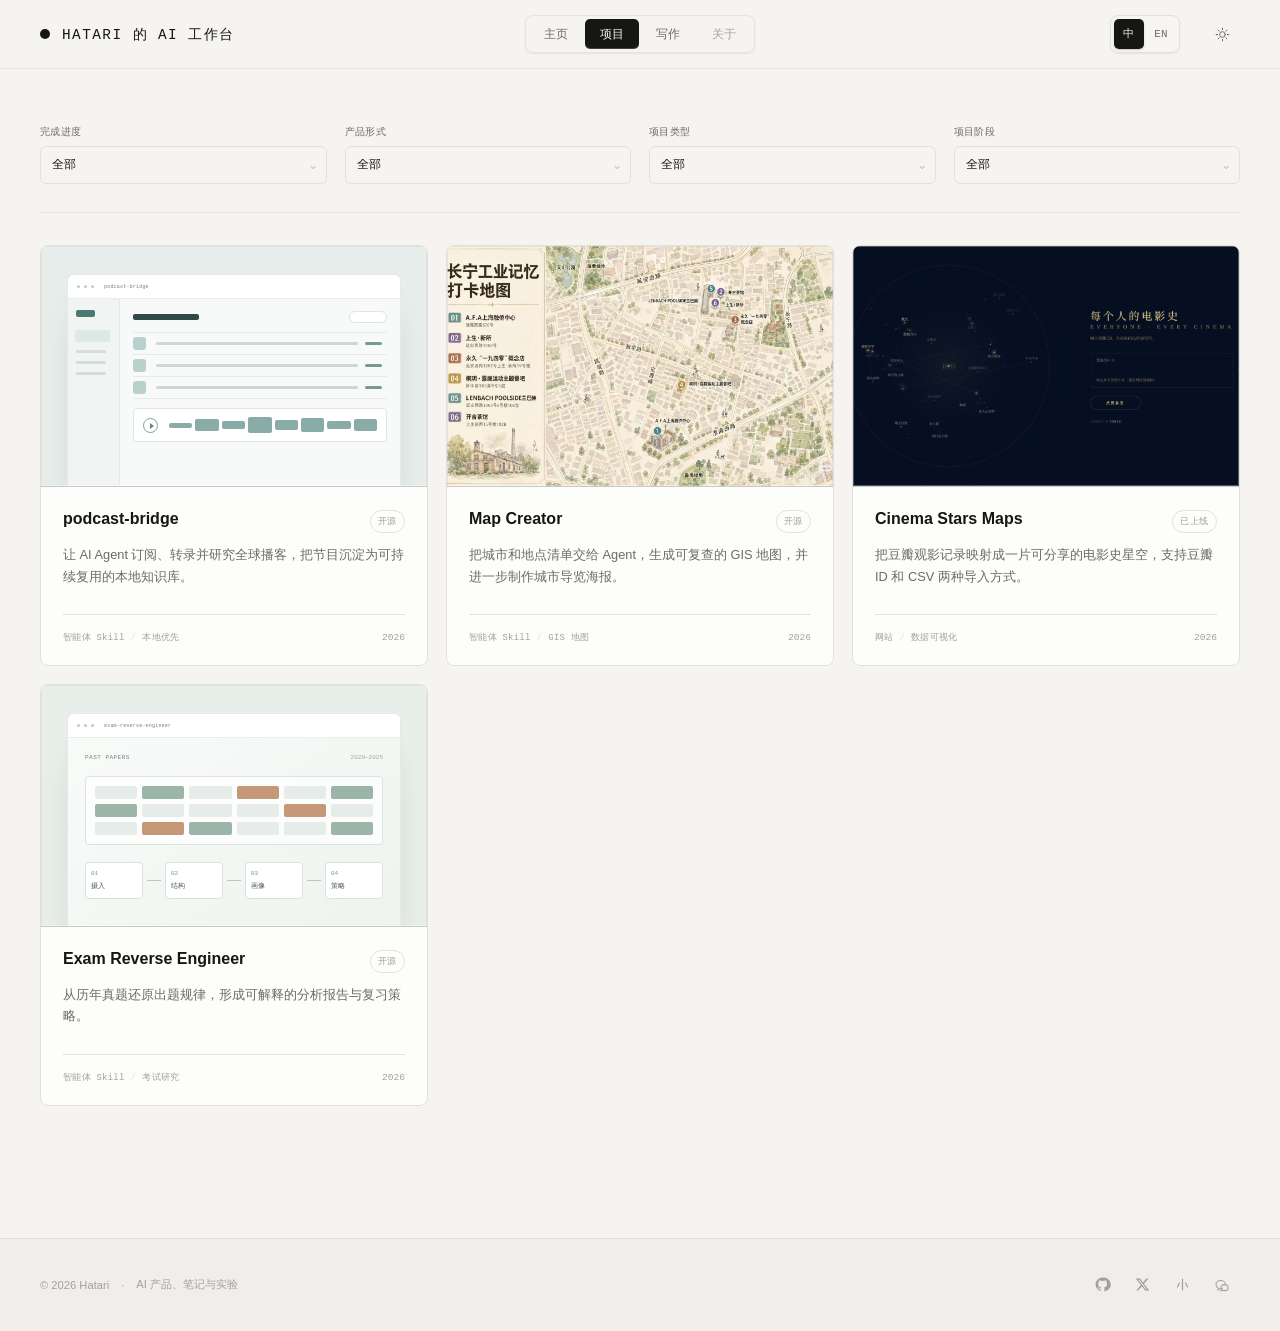
==== projects/index.html @ 33b493df "Add exam reverse engineer project" ====
<!doctype html>
<html lang="zh-CN">
<head>
<meta charset="utf-8">
<meta name="viewport" content="width=device-width, initial-scale=1">
<meta name="description" content="Hatari 正在构建的 AI 产品与实验。">
<title data-i18n-zh="项目 — Hatari 的 AI 工作台" data-i18n-en="Projects — Hatari's AI Workspace">项目 — Hatari 的 AI 工作台</title>
<link rel="stylesheet" href="../subpages.css">
<link rel="stylesheet" href="../shared/site.css">
<script src="../shared/site.js"></script>
</head>
<body>

<header class="hdr">
  <div class="hdr-in shell">
    <a class="mark" href="../index.html" aria-label="返回首页"><i></i><span data-i18n-zh="Hatari 的 AI 工作台" data-i18n-en="Hatari&rsquo;s AI Workspace">Hatari 的 AI 工作台</span></a>
    <div class="hdr-right">
      <nav class="hdr-nav" aria-label="主导航">
        <a href="../index.html" data-i18n-zh="主页" data-i18n-en="Home">主页</a>
        <a href="index.html" aria-current="page" data-i18n-zh="项目" data-i18n-en="Projects">项目</a>
        <a href="../writing/index.html" data-i18n-zh="写作" data-i18n-en="Writing">写作</a>
        <span aria-disabled="true" data-i18n-zh="关于" data-i18n-en="About">关于</span>
      </nav>
      <div class="lang-switch" role="group" aria-label="语言切换">
        <button type="button" data-lang-option="zh" aria-pressed="true">中</button>
        <button type="button" data-lang-option="en" aria-pressed="false">EN</button>
      </div>
      <button class="icon-btn" id="theme" aria-label="切换深色模式">
        <svg viewBox="0 0 24 24" width="17" height="17" fill="none" stroke="currentColor" stroke-width="1.4" stroke-linecap="round" stroke-linejoin="round"><circle cx="12" cy="12" r="4"/><path d="M12 3v2M12 19v2M3 12h2M19 12h2M5.8 5.8l1.4 1.4M16.8 16.8l1.4 1.4M18.2 5.8l-1.4 1.4M7.2 16.8l-1.4 1.4"/></svg>
      </button>
    </div>
  </div>
</header>

<main>
  <div class="page-shell">
    <section class="projects-head" aria-label="项目筛选" data-i18n-aria-zh="项目筛选" data-i18n-aria-en="Project filters">
      <h1 class="project-page-title" data-i18n-zh="项目作品" data-i18n-en="Projects">项目作品</h1>
      <div class="project-filter-panel" role="group" aria-label="筛选条件" data-i18n-aria-zh="筛选条件" data-i18n-aria-en="Filter options">
        <div class="project-filter-field">
          <label class="project-filter-label" for="project-filter-progress" data-i18n-zh="完成进度" data-i18n-en="Progress">完成进度</label>
          <div class="project-filter-select-wrap">
            <select class="project-filter-select" id="project-filter-progress" data-project-filter-select data-filter-group="progress" data-i18n-aria-zh="完成进度" data-i18n-aria-en="Progress">
              <option value="all" data-i18n-zh="全部" data-i18n-en="All">全部</option>
              <option value="complete" data-i18n-zh="已完成" data-i18n-en="Complete">已完成</option>
              <option value="incomplete" data-i18n-zh="未完成" data-i18n-en="In progress">未完成</option>
            </select>
            <span class="project-filter-select-arrow" aria-hidden="true">⌄</span>
          </div>
        </div>

        <div class="project-filter-field">
          <label class="project-filter-label" for="project-filter-form" data-i18n-zh="产品形式" data-i18n-en="Format">产品形式</label>
          <div class="project-filter-select-wrap">
            <select class="project-filter-select" id="project-filter-form" data-project-filter-select data-filter-group="form" data-i18n-aria-zh="产品形式" data-i18n-aria-en="Format">
              <option value="all" data-i18n-zh="全部" data-i18n-en="All">全部</option>
              <option value="miniapp" data-i18n-zh="小程序" data-i18n-en="Mini app">小程序</option>
              <option value="web" data-i18n-zh="网站" data-i18n-en="Website">网站</option>
              <option value="skill" data-i18n-zh="Skill" data-i18n-en="Skill">Skill</option>
            </select>
            <span class="project-filter-select-arrow" aria-hidden="true">⌄</span>
          </div>
        </div>

        <div class="project-filter-field">
          <label class="project-filter-label" for="project-filter-type" data-i18n-zh="项目类型" data-i18n-en="Type">项目类型</label>
          <div class="project-filter-select-wrap">
            <select class="project-filter-select" id="project-filter-type" data-project-filter-select data-filter-group="type" data-i18n-aria-zh="项目类型" data-i18n-aria-en="Type">
              <option value="all" data-i18n-zh="全部" data-i18n-en="All">全部</option>
              <option value="productivity" data-i18n-zh="工具提效" data-i18n-en="Productivity">工具提效</option>
              <option value="research" data-i18n-zh="研究探索" data-i18n-en="Research">研究探索</option>
              <option value="playful" data-i18n-zh="娱乐趣味" data-i18n-en="Playful">娱乐趣味</option>
            </select>
            <span class="project-filter-select-arrow" aria-hidden="true">⌄</span>
          </div>
        </div>

        <div class="project-filter-field">
          <label class="project-filter-label" for="project-filter-stage" data-i18n-zh="项目阶段" data-i18n-en="Stage">项目阶段</label>
          <div class="project-filter-select-wrap">
            <select class="project-filter-select" id="project-filter-stage" data-project-filter-select data-filter-group="stage" data-i18n-aria-zh="项目阶段" data-i18n-aria-en="Stage">
              <option value="all" data-i18n-zh="全部" data-i18n-en="All">全部</option>
              <option value="research" data-i18n-zh="研究中" data-i18n-en="Research">研究中</option>
              <option value="building" data-i18n-zh="构建中" data-i18n-en="Building">构建中</option>
              <option value="beta" data-i18n-zh="内测中" data-i18n-en="Beta">内测中</option>
              <option value="published" data-i18n-zh="已发布" data-i18n-en="Published">已发布</option>
            </select>
            <span class="project-filter-select-arrow" aria-hidden="true">⌄</span>
          </div>
        </div>
      </div>
    </section>

    <section class="projects-grid" aria-label="项目列表" data-i18n-aria-zh="项目列表" data-i18n-aria-en="Project list">
      <!-- Projects in different stages, including shipped open-source work. -->
      <a class="project-card" id="podcast-bridge" href="podcast-bridge/index.html" aria-label="查看 podcast-bridge 项目详情" data-progress="complete" data-form="skill" data-type="research" data-stage="published">
        <div class="project-shot shot-podcast" role="img" aria-label="podcast-bridge 本地播客知识库概念预览">
          <div class="shot-window">
            <div class="mock-topbar"><i></i><i></i><i></i><b>podcast-bridge</b></div>
            <div class="podcast-mock">
              <aside class="podcast-mock-nav">
                <span class="podcast-mock-mark"></span><i class="is-active"></i><i></i><i></i><i></i>
              </aside>
              <div class="podcast-mock-main">
                <div class="podcast-mock-head"><b></b><i></i></div>
                <div class="podcast-mock-list">
                  <span><i></i><b></b><em></em></span>
                  <span><i></i><b></b><em></em></span>
                  <span><i></i><b></b><em></em></span>
                </div>
                <div class="podcast-mock-player"><b></b><span><i></i><i></i><i></i><i></i><i></i><i></i><i></i><i></i></span></div>
              </div>
            </div>
          </div>
        </div>
        <div class="project-body">
          <div class="project-top"><h2>podcast-bridge</h2><span class="project-status" data-i18n-zh="开源" data-i18n-en="Open source">开源</span></div>
          <p data-i18n-zh="让 AI Agent 订阅、转录并研究全球播客，把节目沉淀为可持续复用的本地知识库。" data-i18n-en="Let an AI agent subscribe to, transcribe, and research global podcasts, then preserve the episodes as reusable local knowledge.">让 AI Agent 订阅、转录并研究全球播客，把节目沉淀为可持续复用的本地知识库。</p>
          <div class="project-meta"><ul class="project-tags"><li data-i18n-zh="智能体 Skill" data-i18n-en="Agent Skill">智能体 Skill</li><li data-i18n-zh="本地优先" data-i18n-en="Local-first">本地优先</li></ul><span class="project-year">2026</span></div>
        </div>
      </a>

      <a class="project-card" id="map-creator" href="map-creator/index.html" aria-label="查看 Map Creator 项目详情" data-progress="complete" data-form="skill" data-type="research" data-stage="published">
        <div class="project-shot shot-map" role="img" aria-label="Map Creator 城市打卡地图真实生成效果">
          <img class="project-real-image" src="map-creator/changning-industrial-memory-map.jpg" alt="Map Creator 生成的长宁工业记忆打卡地图" loading="lazy">
        </div>
        <div class="project-body">
          <div class="project-top"><h2>Map Creator</h2><span class="project-status" data-i18n-zh="开源" data-i18n-en="Open source">开源</span></div>
          <p data-i18n-zh="把城市和地点清单交给 Agent，生成可复查的 GIS 地图，并进一步制作城市导览海报。" data-i18n-en="Turn cities and place lists into reviewable GIS maps, then optionally shape them into city guide posters.">把城市和地点清单交给 Agent，生成可复查的 GIS 地图，并进一步制作城市导览海报。</p>
          <div class="project-meta"><ul class="project-tags"><li data-i18n-zh="智能体 Skill" data-i18n-en="Agent Skill">智能体 Skill</li><li data-i18n-zh="GIS 地图" data-i18n-en="GIS Maps">GIS 地图</li></ul><span class="project-year">2026</span></div>
        </div>
      </a>

      <a class="project-card" id="cinema-stars-maps" href="cinema-stars-maps/index.html" aria-label="查看 Cinema Stars Maps 项目详情" data-progress="complete" data-form="web" data-type="playful" data-stage="published">
        <div class="project-shot shot-cinema" role="img" aria-label="Cinema Stars Maps 电影史星空网站真实界面">
          <img class="project-real-image" src="cinema-stars-maps/cinema-stars-maps-site.png" alt="Cinema Stars Maps 每个人的电影史网站界面" loading="lazy">
        </div>
        <div class="project-body">
          <div class="project-top"><h2>Cinema Stars Maps</h2><span class="project-status" data-i18n-zh="已上线" data-i18n-en="Live">已上线</span></div>
          <p data-i18n-zh="把豆瓣观影记录映射成一片可分享的电影史星空，支持豆瓣 ID 和 CSV 两种导入方式。" data-i18n-en="Turn a film diary into a shareable cinema star map, with Douban ID and CSV import as two entry points.">把豆瓣观影记录映射成一片可分享的电影史星空，支持豆瓣 ID 和 CSV 两种导入方式。</p>
          <div class="project-meta"><ul class="project-tags"><li data-i18n-zh="网站" data-i18n-en="Website">网站</li><li data-i18n-zh="数据可视化" data-i18n-en="Data visualization">数据可视化</li></ul><span class="project-year">2026</span></div>
        </div>
      </a>

      <a class="project-card" id="exam-reverse-engineer" href="exam-reverse-engineer/index.html" aria-label="查看 Exam Reverse Engineer 项目详情" data-progress="complete" data-form="skill" data-type="research" data-stage="published">
        <div class="project-shot shot-exam" role="img" aria-label="Exam Reverse Engineer 历年真题分析流程">
          <div class="shot-window">
            <div class="mock-topbar"><i></i><i></i><i></i><b>exam-reverse-engineer</b></div>
            <div class="exam-mock">
              <div class="exam-mock-head"><span>PAST PAPERS</span><b>2020—2025</b></div>
              <div class="exam-mock-matrix" aria-hidden="true">
                <i></i><i class="is-on"></i><i></i><i class="is-hot"></i><i></i><i class="is-on"></i>
                <i class="is-on"></i><i></i><i></i><i></i><i class="is-hot"></i><i></i>
                <i></i><i class="is-hot"></i><i class="is-on"></i><i></i><i></i><i class="is-on"></i>
              </div>
              <div class="exam-mock-flow">
                <span><b>01</b><em>摄入</em></span><i></i><span><b>02</b><em>结构</em></span><i></i><span><b>03</b><em>画像</em></span><i></i><span><b>04</b><em>策略</em></span>
              </div>
            </div>
          </div>
        </div>
        <div class="project-body">
          <div class="project-top"><h2>Exam Reverse Engineer</h2><span class="project-status" data-i18n-zh="开源" data-i18n-en="Open source">开源</span></div>
          <p data-i18n-zh="从历年真题还原出题规律，形成可解释的分析报告与复习策略。" data-i18n-en="Recover exam patterns from past papers and turn them into explainable reports and study strategy.">从历年真题还原出题规律，形成可解释的分析报告与复习策略。</p>
          <div class="project-meta"><ul class="project-tags"><li data-i18n-zh="智能体 Skill" data-i18n-en="Agent Skill">智能体 Skill</li><li data-i18n-zh="考试研究" data-i18n-en="Exam research">考试研究</li></ul><span class="project-year">2026</span></div>
        </div>
      </a>

      <div class="project-empty" id="project-empty" hidden>
        <p data-i18n-zh="没有符合这些条件的项目。" data-i18n-en="No projects match these filters.">没有符合这些条件的项目。</p>
      </div>
    </section>
  </div>
</main>

<script>
(function(){
  "use strict";

  var cards = Array.prototype.slice.call(document.querySelectorAll(".project-card"));
  var selects = Array.prototype.slice.call(document.querySelectorAll("[data-project-filter-select]"));
  var summary = document.getElementById("project-filter-summary");
  var empty = document.getElementById("project-empty");
  var active = {progress:"all",form:"all",type:"all",stage:"all"};

  function currentLanguage(){
    return document.documentElement.getAttribute("data-lang") === "en" ? "en" : "zh";
  }

  function matches(card){
    var groups = ["progress","form","type","stage"];
    for (var i=0;i<groups.length;i++){
      var group = groups[i];
      if (active[group] === "all") continue;
      var values = (card.getAttribute("data-"+group) || "").split(/\s+/);
      if (values.indexOf(active[group]) === -1) return false;
    }
    return true;
  }

  function render(){
    var visible = 0;
    for (var s=0;s<selects.length;s++){
      var field = selects[s].closest(".project-filter-field");
      if (field) field.classList.toggle("is-active",selects[s].value !== "all");
    }
    for (var i=0;i<cards.length;i++){
      var show = matches(cards[i]);
      cards[i].hidden = !show;
      cards[i].setAttribute("aria-hidden",String(!show));
      if (show) visible++;
    }
    if (summary) summary.textContent = currentLanguage() === "en" ? visible+" "+(visible === 1 ? "project" : "projects") : visible+" 个项目";
    if (empty) empty.hidden = visible !== 0;
  }

  for (var i=0;i<selects.length;i++){
    selects[i].addEventListener("change",function(){
      var group = this.getAttribute("data-filter-group");
      active[group] = this.value || "all";
      render();
    });
  }

  document.addEventListener("hatari:languagechange",render);
  render();
})();
</script>

<footer class="ftr">
  <div class="ftr-in shell">
    <p><span>&copy; 2026 Hatari</span><span aria-hidden="true">&middot;</span><span data-i18n-zh="AI 产品、笔记与实验" data-i18n-en="AI products, notes and experiments">AI 产品、笔记与实验</span></p>
    <ul class="socials">
      <li><a href="https://github.com/Hatari130" target="_blank" rel="noreferrer" aria-label="GitHub"><svg viewBox="0 0 24 24" width="17" height="17" fill="currentColor"><path d="M12 2.2a9.8 9.8 0 0 0-3.1 19.1c.5.1.7-.2.7-.5v-1.8c-2.7.6-3.3-1.3-3.3-1.3-.4-1.1-1.1-1.4-1.1-1.4-.9-.6.1-.6.1-.6 1 .1 1.5 1 1.5 1 .9 1.5 2.3 1.1 2.9.8.1-.6.4-1.1.7-1.4-2.2-.2-4.5-1.1-4.5-4.9 0-1.1.4-2 1-2.7-.1-.2-.4-1.2.1-2.6 0 0 .8-.3 2.7 1a9.3 9.3 0 0 1 4.9 0c1.9-1.3 2.7-1 2.7-1 .5 1.4.2 2.4.1 2.6.6.7 1 1.6 1 2.7 0 3.8-2.3 4.7-4.5 4.9.5.4.8 1.1.8 2.2v2.7c0 .3.2.6.8.5A9.8 9.8 0 0 0 12 2.2Z"/></svg></a></li>
      <li><button type="button" aria-label="X，链接待补充" title="X · Link coming soon"><svg viewBox="0 0 24 24" width="15" height="15" fill="currentColor"><path d="M18.2 2.5h3.3l-7.2 8.2 8.5 10.8h-6.7L11 14.8l-5.9 6.7H1.8l7.7-8.8L1.3 2.5h6.8l4.7 6.1Zm-1.1 17.1h1.8L7.1 4.3H5.2Z"/></svg></button></li>
      <li><button type="button" aria-label="小红书，链接待补充" title="小红书 · Link coming soon"><svg viewBox="0 0 24 24" width="17" height="17" fill="none" stroke="currentColor" stroke-width="1.7" stroke-linecap="round"><path d="M12 4.5v15M7.5 10 5 15.5M16.5 10l2.5 5.5"/></svg></button></li>
      <li><button type="button" aria-label="微信公众号，链接待补充" title="公众号 · Link coming soon"><svg viewBox="0 0 24 24" width="18" height="18" fill="none" stroke="currentColor" stroke-width="1.35"><path d="M13.3 15.9c-1.1.7-2.5 1.1-4 1.1l-2.7 1.6.6-2.4C5.2 15.1 4 13.4 4 11.5 4 8.5 6.8 6 10.3 6c3.4 0 6.2 2.3 6.3 5.2"/><path d="M20 15.5c0 2.2-2.1 4-4.7 4-.9 0-1.8-.2-2.5-.6l-2 .9.5-1.8c-.5-.7-.8-1.6-.8-2.5 0-2.2 2.1-4 4.7-4s4.8 1.8 4.8 4Z"/></svg></button></li>
    </ul>
  </div>
</footer>

<script>
(function(){
  var btn = document.getElementById("theme");
  var dark = false;
  var sun = '<svg viewBox="0 0 24 24" width="17" height="17" fill="none" stroke="currentColor" stroke-width="1.4" stroke-linecap="round" stroke-linejoin="round"><circle cx="12" cy="12" r="4"/><path d="M12 3v2M12 19v2M3 12h2M19 12h2M5.8 5.8l1.4 1.4M16.8 16.8l1.4 1.4M18.2 5.8l-1.4 1.4M7.2 16.8l-1.4 1.4"/></svg>';
  var moon = '<svg viewBox="0 0 24 24" width="17" height="17" fill="none" stroke="currentColor" stroke-width="1.4" stroke-linecap="round" stroke-linejoin="round"><path d="M20 14.4A8.4 8.4 0 0 1 9.6 4a8.4 8.4 0 1 0 10.4 10.4Z"/></svg>';
  btn.addEventListener("click",function(){
    dark = !dark;
    document.documentElement.classList.toggle("dark",dark);
    btn.innerHTML = dark ? moon : sun;
    btn.setAttribute("aria-label",dark ? "切换到浅色模式" : "切换到深色模式");
  });
})();
</script>
</body>
</html>
---- subpages.css ----
:root{
  --paper:#f5f4f1;
  --paper-2:#efeeea;
  --surface:#fdfdfc;
  --ink:#161614;
  --ink-2:#6d6b66;
  --ink-3:#a3a09a;
  --line:#e2e0da;
  --ff-display:"Arial Nova","Aptos Display","Helvetica Neue",Arial,sans-serif;
  --ff-sans:Aptos,"Segoe UI","PingFang SC","Hiragino Sans GB","Microsoft YaHei",sans-serif;
  --ff-mono:ui-monospace,"SF Mono",SFMono-Regular,Menlo,Consolas,monospace;
}
html.dark{
  --paper:#131312;
  --paper-2:#191917;
  --surface:#1f1f1c;
  --ink:#ecebe6;
  --ink-2:#9b9891;
  --ink-3:#706d67;
  --line:#2b2a26;
}

*,*::before,*::after{box-sizing:border-box}
html,body{margin:0}
html{background:var(--paper);scroll-behavior:smooth}
body{
  min-height:100vh;display:flex;flex-direction:column;
  background:var(--paper);color:var(--ink);
  font-family:var(--ff-sans);font-size:16px;
  -webkit-font-smoothing:antialiased;text-rendering:optimizeLegibility;
}
a{color:inherit;text-decoration:none}
button{font:inherit;color:inherit;background:none;border:0;padding:0;cursor:pointer}
ul{list-style:none;margin:0;padding:0}
::selection{background:color-mix(in oklab,var(--ink) 16%,transparent)}
:focus-visible{outline:2px solid color-mix(in oklab,var(--ink) 55%,transparent);outline-offset:3px}
.shell{width:min(100%,1440px);margin:0 auto}

.hdr{
  position:sticky;top:0;z-index:50;
  border-bottom:1px solid color-mix(in oklab,var(--line) 70%,transparent);
  background:color-mix(in oklab,var(--paper) 84%,transparent);
  backdrop-filter:blur(20px);-webkit-backdrop-filter:blur(20px);
}
.hdr-in{height:68px;display:flex;align-items:center;justify-content:space-between;padding:0 40px;position:relative}
.mark{display:flex;align-items:center;gap:12px}
.mark i{width:10px;height:10px;border-radius:99px;background:var(--ink)}
.mark span{font-family:var(--ff-mono);font-size:.9rem;text-transform:uppercase;letter-spacing:.1em}
.hdr-right{display:flex;align-items:center;gap:24px;margin-left:auto}
.hdr-nav{
  position:absolute;left:50%;transform:translateX(-50%);
  display:inline-flex;align-items:center;gap:2px;padding:3px;
  border:1px solid color-mix(in oklab,var(--line) 82%,transparent);border-radius:8px;
  background:color-mix(in oklab,var(--paper) 72%,transparent);
  box-shadow:0 1px 2px color-mix(in oklab,var(--ink) 7%,transparent);
  transition:background-color .25s,border-color .25s,box-shadow .25s;
}
.hdr-nav a,.hdr-nav span{
  position:relative;display:inline-flex;align-items:center;justify-content:center;
  min-width:54px;height:30px;padding:0 12px;border-radius:5px;
  font-size:.78rem;letter-spacing:0;color:var(--ink-2);
  user-select:none;
  -webkit-tap-highlight-color:transparent;
  transition:background-color .2s,color .2s,scale .16s;
}
.hdr-nav a:hover{
  background:color-mix(in oklab,var(--ink) 5%,transparent);color:var(--ink)
}
.hdr-nav a:focus-visible{outline:2px solid color-mix(in oklab,var(--ink) 45%,transparent);outline-offset:2px}
.hdr-nav a:active{scale:.96}
.hdr-nav a[aria-current="page"]{
  background:var(--ink);color:var(--paper);
  box-shadow:inset 0 -1px 0 color-mix(in oklab,var(--paper) 20%,transparent)
}
.hdr-nav span{opacity:.58;cursor:default}
.icon-btn{
  width:36px;height:36px;border-radius:99px;display:grid;place-items:center;
  color:var(--ink-2);-webkit-tap-highlight-color:transparent;
  transition:background-color .25s,color .25s,scale .16s;
}
.icon-btn:hover{background:color-mix(in oklab,var(--ink) 5%,transparent);color:var(--ink)}
.icon-btn:active{scale:.96}

main{flex:1}
.page-shell{width:min(100%,1320px);margin:0 auto;padding:48px 40px 132px}
.page-intro{padding-bottom:46px;border-bottom:1px solid var(--line)}
.eyebrow{
  margin:0 0 22px;display:flex;align-items:center;gap:9px;
  font-family:var(--ff-mono);font-size:.67rem;text-transform:uppercase;
  letter-spacing:.15em;color:var(--ink-3);
}
.eyebrow::before{
  content:"";width:7px;height:7px;rotate:45deg;
  border:1px solid color-mix(in oklab,var(--ink) 48%,transparent);
}
.intro-grid{display:grid;grid-template-columns:minmax(0,1.4fr) minmax(260px,.6fr);gap:56px;align-items:end}
.intro-grid h1{
  margin:0;max-width:10ch;font-family:var(--ff-display);
  font-size:6.4rem;font-weight:590;line-height:.94;letter-spacing:0;
}
.intro-grid p{
  margin:0 0 6px;max-width:42ch;font-size:.95rem;line-height:1.9;color:var(--ink-2);
}

.projects-head{
  width:100%;padding:8px 0 28px;border-bottom:1px solid color-mix(in oklab,var(--line) 72%,transparent);
}
.project-page-title{
  position:absolute;width:1px;height:1px;padding:0;margin:-1px;overflow:hidden;
  clip:rect(0,0,0,0);white-space:nowrap;border:0;
}
.project-filter-panel{
  display:grid;grid-template-columns:repeat(4,minmax(0,1fr));gap:18px;align-items:end;
  width:100%;padding:0;border:0;border-radius:0;background:transparent;box-shadow:none;
}
.project-filter-field{display:grid;grid-template-columns:1fr;gap:7px;min-width:0}
.project-filter-label{font-family:var(--ff-mono);font-size:.65rem;letter-spacing:.04em;color:var(--ink-2);transition:color .25s}
.project-filter-select-wrap{position:relative;width:100%}
.project-filter-select{
  width:100%;height:38px;padding:0 34px 0 11px;border:1px solid var(--line);border-radius:6px;
  appearance:none;background:color-mix(in oklab,var(--paper) 72%,transparent);
  color:var(--ink);font:inherit;font-size:.72rem;line-height:1;cursor:pointer;
  -webkit-tap-highlight-color:transparent;
  transition:border-color .25s,background-color .25s,box-shadow .25s,scale .16s;
}
.project-filter-select:hover{border-color:color-mix(in oklab,var(--ink) 24%,var(--line));background:var(--paper)}
.project-filter-select:focus-visible{outline:0;border-color:var(--ink);box-shadow:0 0 0 3px color-mix(in oklab,var(--ink) 10%,transparent)}
.project-filter-select:active{scale:.96}
.project-filter-select-arrow{
  position:absolute;top:50%;right:11px;translate:0 -57%;pointer-events:none;
  color:var(--ink-3);font-size:.92rem;line-height:1;
}
.project-filter-field.is-active .project-filter-label{color:var(--ink)}
.project-filter-field.is-active .project-filter-label::after{
  content:"";display:inline-block;width:4px;height:4px;margin:0 0 1px 6px;border-radius:99px;background:var(--ink);
}
.project-filter-field.is-active .project-filter-select{border-color:var(--ink);box-shadow:inset 3px 0 0 var(--ink)}
.project-filter-field.is-active .project-filter-select:focus-visible{
  box-shadow:inset 3px 0 0 var(--ink),0 0 0 3px color-mix(in oklab,var(--ink) 10%,transparent)
}

.projects-grid{display:grid;grid-template-columns:repeat(3,minmax(0,1fr));gap:18px;margin-top:32px}
.project-card{
  display:block;min-width:0;overflow:hidden;border:1px solid var(--line);border-radius:8px;background:var(--surface);
  -webkit-tap-highlight-color:transparent;
  transition:translate .45s cubic-bezier(.16,1,.3,1),border-color .35s,box-shadow .45s;
}
.project-card[hidden]{display:none}
.project-card:hover{
  translate:0 -5px;border-color:color-mix(in oklab,var(--ink) 20%,var(--line));
  box-shadow:0 22px 46px -34px rgba(25,23,20,.38);
}
.project-card:focus-visible{outline:2px solid color-mix(in oklab,var(--ink) 45%,transparent);outline-offset:4px}
.project-empty{
  grid-column:1/-1;padding:54px 20px;border:1px dashed var(--line);border-radius:8px;
  text-align:center;color:var(--ink-3);
}
.project-empty p{margin:0;font-size:.85rem}
.project-shot{
  position:relative;aspect-ratio:16/10;overflow:hidden;border-bottom:1px solid var(--line);
  background:#eceef2;color:#343538;
  outline:1px solid oklch(0 0 0 / .1);outline-offset:-1px;
}
html.dark .project-shot{outline-color:oklch(1 0 0 / .12)}
.project-shot::after{
  content:"";position:absolute;inset:0;pointer-events:none;
  box-shadow:inset 0 0 0 1px rgba(255,255,255,.3);
}
.shot-podcast{background:#e7edeb}
.shot-map{background:#e9e2d3}
.shot-cinema{background:#060f22}
.shot-exam{background:#e8eee9}
.shot-map .project-real-image{display:block;width:100%;height:100%;object-fit:cover;object-position:center}
.shot-cinema .project-real-image{display:block;width:100%;height:100%;object-fit:cover;object-position:center}
.shot-window{
  position:absolute;left:26px;right:26px;top:28px;bottom:-24px;overflow:hidden;
  border:1px solid rgba(34,36,40,.08);border-radius:7px;background:#fafafa;
  box-shadow:0 22px 40px -24px rgba(35,37,42,.32);
}
.mock-topbar{
  height:24px;display:flex;align-items:center;gap:4px;padding:0 9px;
  border-bottom:1px solid #ececec;background:#fff;
}
.mock-topbar i{width:3px;height:3px;border-radius:99px;background:#c8c8c8}
.mock-topbar b{
  margin-left:6px;font-family:var(--ff-mono);font-size:5px;font-weight:500;
  letter-spacing:.04em;color:#797979;
}
.podcast-mock{height:calc(100% - 24px);display:grid;grid-template-columns:52px 1fr;background:#f8faf9}
.podcast-mock-nav{padding:11px 8px;border-right:1px solid #e4e9e7;background:#f0f5f3}
.podcast-mock-mark{display:block;width:19px;height:7px;margin-bottom:13px;border-radius:2px;background:#4d7773}
.podcast-mock-nav i{display:block;width:30px;height:3px;margin:8px 0;border-radius:2px;background:#d3ddda}
.podcast-mock-nav i.is-active{width:35px;height:12px;margin-left:-1px;background:#dce9e6}
.podcast-mock-main{padding:12px 13px}
.podcast-mock-head{display:flex;align-items:center;justify-content:space-between}
.podcast-mock-head b{width:66px;height:6px;border-radius:2px;background:#2f4b49}
.podcast-mock-head i{width:38px;height:12px;border:1px solid #dbe5e2;border-radius:99px;background:#fff}
.podcast-mock-list{margin-top:9px;border-top:1px solid #e4e9e7}
.podcast-mock-list>span{height:22px;display:grid;grid-template-columns:16px 1fr 22px;gap:7px;align-items:center;border-bottom:1px solid #e7ecea}
.podcast-mock-list i{width:13px;height:13px;border-radius:3px;background:#b9d1cd}
.podcast-mock-list b{height:3px;border-radius:2px;background:#cdd7d4}
.podcast-mock-list em{width:17px;height:3px;border-radius:2px;background:#769b96}
.podcast-mock-player{height:34px;display:grid;grid-template-columns:17px 1fr;gap:9px;align-items:center;margin-top:9px;padding:0 9px;border:1px solid #dfe7e5;border-radius:4px;background:#fff}
.podcast-mock-player>b{width:15px;height:15px;border:1px solid #7fa09c;border-radius:99px;position:relative}
.podcast-mock-player>b::after{content:"";position:absolute;left:6px;top:4px;border-left:4px solid #5e8782;border-top:3px solid transparent;border-bottom:3px solid transparent}
.podcast-mock-player>span{height:20px;display:flex;align-items:center;gap:3px}
.podcast-mock-player span i{flex:1;min-width:2px;border-radius:2px;background:#8aaca7}
.podcast-mock-player span i:nth-child(1){height:25%}.podcast-mock-player span i:nth-child(2){height:62%}.podcast-mock-player span i:nth-child(3){height:42%}.podcast-mock-player span i:nth-child(4){height:82%}.podcast-mock-player span i:nth-child(5){height:52%}.podcast-mock-player span i:nth-child(6){height:74%}.podcast-mock-player span i:nth-child(7){height:36%}.podcast-mock-player span i:nth-child(8){height:58%}
.exam-mock{height:calc(100% - 24px);padding:16px 17px;background:linear-gradient(145deg,#f9fbf9,#edf3ef)}
.exam-mock-head{display:flex;align-items:center;justify-content:space-between;font-family:var(--ff-mono);font-size:6px;letter-spacing:.08em;color:#72847d}
.exam-mock-head b{font-weight:500;color:#9ba7a2;letter-spacing:0}
.exam-mock-matrix{display:grid;grid-template-columns:repeat(6,1fr);gap:5px;margin-top:15px;padding:9px;border:1px solid #dbe5de;border-radius:4px;background:rgba(255,255,255,.72)}
.exam-mock-matrix i{display:block;height:13px;border-radius:2px;background:#e6ece7}
.exam-mock-matrix i.is-on{background:#9bb6a9}
.exam-mock-matrix i.is-hot{background:#c59878}
.exam-mock-flow{display:grid;grid-template-columns:1fr 14px 1fr 14px 1fr 14px 1fr;align-items:center;gap:4px;margin-top:17px}
.exam-mock-flow span{display:flex;flex-direction:column;gap:4px;padding:7px 5px;border:1px solid #d9e3dd;border-radius:4px;background:#fff}
.exam-mock-flow b{font-family:var(--ff-mono);font-size:6px;font-weight:500;color:#789486}
.exam-mock-flow em{font-size:7px;font-style:normal;color:#465952}
.exam-mock-flow>i{height:1px;background:#b8c9bf}

.project-body{padding:23px 22px 21px}
.project-top{display:flex;align-items:flex-start;justify-content:space-between;gap:18px}
.project-top h2{margin:0;font-size:1rem;font-weight:600;letter-spacing:0}
.project-status{
  flex:0 0 auto;padding:4px 7px;border:1px solid var(--line);border-radius:99px;
  font-family:var(--ff-mono);font-size:.56rem;text-transform:uppercase;letter-spacing:.08em;color:var(--ink-3);
}
.project-body>p{min-height:52px;margin:11px 0 18px;font-size:.8rem;line-height:1.7;color:var(--ink-2)}
.project-meta{display:flex;align-items:center;justify-content:space-between;gap:14px;padding-top:16px;border-top:1px solid var(--line)}
.project-tags{display:flex;flex-wrap:wrap;gap:6px}
.project-tags li{font-family:var(--ff-mono);font-size:.56rem;letter-spacing:.03em;color:var(--ink-3)}
.project-tags li+li::before{content:"/";margin-right:6px;color:var(--line)}
.project-year{font-family:var(--ff-mono);font-size:.6rem;color:var(--ink-3)}

.thinking-intro .intro-grid h1{max-width:12ch}
.thinking-list{margin-top:28px;border-top:1px solid var(--line)}
.thought-row{
  display:grid;grid-template-columns:110px minmax(0,1fr) 90px 22px;gap:24px;align-items:start;
  padding:31px 8px;border-bottom:1px solid var(--line);
  transition:padding-left .35s cubic-bezier(.16,1,.3,1),background .3s;
}
.thought-row:hover{padding-left:16px;background:color-mix(in oklab,var(--surface) 48%,transparent)}
.thought-date,.thought-time{
  padding-top:4px;font-family:var(--ff-mono);font-size:.62rem;letter-spacing:.05em;color:var(--ink-3);
}
.thought-time{text-align:right}
.thought-copy{min-width:0}
.thought-kind{
  display:block;margin-bottom:9px;font-family:var(--ff-mono);font-size:.58rem;
  text-transform:uppercase;letter-spacing:.12em;color:var(--ink-3);
}
.thought-copy h2{margin:0;font-size:1.18rem;font-weight:560;line-height:1.35;letter-spacing:0}
.thought-copy p{margin:8px 0 0;max-width:68ch;font-size:.8rem;line-height:1.75;color:var(--ink-2)}
.thought-arrow{padding-top:2px;color:var(--ink-3);transition:translate .3s,color .3s}
.thought-row:hover .thought-arrow{translate:4px 0;color:var(--ink)}

/* Project detail */
.detail-shell{width:min(100%,1240px);margin:0 auto;padding:44px 40px 128px}
.detail-back{display:inline-flex;align-items:center;gap:8px;margin-bottom:35px;font-family:var(--ff-sans);font-size:.8rem;color:var(--ink-3);transition:color .25s}
.detail-back:hover{color:var(--ink)}
.detail-hero{display:grid;grid-template-columns:minmax(300px,.76fr) minmax(0,1.24fr);gap:62px;align-items:center;padding-bottom:52px;border-bottom:1px solid var(--line)}
.detail-copy .eyebrow{margin-bottom:17px}
.detail-copy h1{margin:0;font-family:var(--ff-display);font-size:5.2rem;font-weight:590;line-height:.93;letter-spacing:0}
.detail-copy>p{margin:23px 0 0;max-width:46ch;font-size:1.06rem;line-height:1.82;color:var(--ink-2)}
.detail-status{display:flex;align-items:center;gap:10px;margin-top:28px;font-family:var(--ff-mono);font-size:.72rem;color:var(--ink-3)}
.detail-status i{width:7px;height:7px;border-radius:99px;background:#79a582;box-shadow:0 0 0 5px color-mix(in oklab,#79a582 15%,transparent)}
.detail-link{margin-left:12px;color:var(--ink-2);text-decoration:none;border-bottom:1px solid var(--line);transition:color .2s,border-color .2s}
.detail-link:hover{color:var(--ink);border-color:var(--ink-2)}
.detail-visual{overflow:hidden;border:1px solid var(--line);border-radius:8px;background:var(--surface);box-shadow:0 34px 80px -58px rgba(25,23,20,.55)}
.detail-visual .project-shot{aspect-ratio:16/10;border-bottom:0}
.detail-visual .shot-window{left:38px;right:38px;top:38px}
.detail-facts{display:grid;grid-template-columns:repeat(4,minmax(0,1fr));border-bottom:1px solid var(--line)}
.detail-fact{padding:24px 18px}
.detail-fact+ .detail-fact{border-left:1px solid var(--line)}
.detail-fact span{display:block;font-family:var(--ff-mono);font-size:.66rem;text-transform:uppercase;letter-spacing:.11em;color:var(--ink-3)}
.detail-fact b{display:block;margin-top:9px;font-size:.96rem;font-weight:570}
.detail-sections{display:grid;grid-template-columns:repeat(3,minmax(0,1fr));margin-top:52px}
.detail-section{padding:0 30px}
.detail-section:first-child{padding-left:0}.detail-section:last-child{padding-right:0}
.detail-section+ .detail-section{border-left:1px solid var(--line)}
.detail-section span{font-family:var(--ff-mono);font-size:.57rem;text-transform:uppercase;letter-spacing:.12em;color:var(--ink-3)}
.detail-section h2{margin:12px 0 0;font-size:1.05rem;font-weight:600}
.detail-section p{margin:11px 0 0;font-size:.78rem;line-height:1.78;color:var(--ink-2)}
.detail-progress{margin-top:45px;padding-top:20px;border-top:1px solid var(--line)}
.detail-progress-head{display:flex;align-items:center;justify-content:space-between;font-family:var(--ff-mono);font-size:.62rem;color:var(--ink-3)}
.detail-progress-track{height:3px;margin-top:12px;background:var(--line)}
.detail-progress-track i{display:block;width:var(--progress,65%);height:100%;background:var(--ink);animation:progressIn 1s cubic-bezier(.16,1,.3,1) both}
@keyframes progressIn{from{width:0}}

.ftr{border-top:1px solid var(--line);background:var(--paper-2)}
.ftr-in{display:flex;align-items:center;justify-content:space-between;gap:20px;padding:28px 40px}
.ftr p{margin:0;display:flex;flex-wrap:wrap;align-items:center;gap:4px 12px;font-family:var(--ff-sans);font-size:.7rem;color:var(--ink-3)}
.socials{display:flex;align-items:center;gap:4px}
.socials a,.socials button{
  width:36px;height:36px;border-radius:99px;display:grid;place-items:center;
  color:var(--ink-3);-webkit-tap-highlight-color:transparent;
  transition:background-color .25s,color .25s,scale .16s;
}
.socials a:hover,.socials button:hover{background:color-mix(in oklab,var(--ink) 5%,transparent);color:var(--ink)}
.socials a:active,.socials button:active{scale:.96}

.page-intro,.projects-head,.project-card,.thought-row{animation:pageIn .72s cubic-bezier(.16,1,.3,1) both}
.project-card:nth-child(2),.thought-row:nth-child(2){animation-delay:.06s}
.project-card:nth-child(3),.thought-row:nth-child(3){animation-delay:.12s}
.project-card:nth-child(4),.thought-row:nth-child(4){animation-delay:.18s}
.project-card:nth-child(5),.thought-row:nth-child(5){animation-delay:.24s}
@keyframes pageIn{from{opacity:0;translate:0 12px}to{opacity:1;translate:0 0}}

@media (max-width:980px){
  .page-shell{padding-top:42px}
  .project-filter-panel{gap:14px}
  .intro-grid{grid-template-columns:1fr;gap:28px}
  .intro-grid h1{max-width:12ch;font-size:4.8rem}
  .projects-grid{grid-template-columns:repeat(2,minmax(0,1fr))}
  .detail-hero{grid-template-columns:1fr;gap:38px}
  .detail-copy h1{font-size:4.2rem}
}
@media (max-width:720px){
  .hdr-in{padding:0 20px}
  .hdr-right{gap:10px}
  .hdr-nav{position:static;transform:none;gap:1px;padding:2px}
  .hdr-nav a,.hdr-nav span{min-width:0;height:28px;padding:0 7px;font-size:.7rem}
  .page-shell{padding:34px 20px 92px}
  .projects-head{padding-top:4px;padding-bottom:24px}
  .project-filter-panel{
    grid-template-columns:repeat(4,140px);gap:10px;overflow-x:auto;
    scrollbar-width:thin;scroll-snap-type:x proximity;
  }
  .project-filter-field{scroll-snap-align:start}
  .project-filter-select{height:37px;font-size:.7rem}
  .intro-grid h1{font-size:3.2rem;line-height:.98}
  .projects-grid{grid-template-columns:1fr;gap:16px}
  .thought-row{grid-template-columns:1fr 70px 18px;gap:12px 16px;padding:25px 2px}
  .thought-row:hover{padding-left:8px}
  .thought-date{grid-column:1/-1;padding:0}
  .thought-copy p{font-size:.77rem}
  .thought-time{grid-column:2;grid-row:2}
  .thought-arrow{grid-column:3;grid-row:2}
  .detail-shell{padding:30px 20px 92px}
  .detail-copy h1{font-size:3.1rem}
  .detail-copy>p{font-size:1rem}
  .detail-fact{padding:21px 14px}
  .detail-fact b{font-size:.9rem}
  .detail-facts{grid-template-columns:repeat(2,minmax(0,1fr))}
  .detail-fact:nth-child(3){border-left:0;border-top:1px solid var(--line)}
  .detail-fact:nth-child(4){border-top:1px solid var(--line)}
  .detail-sections{grid-template-columns:1fr;gap:30px}
  .detail-section{padding:0}
  .detail-section+ .detail-section{padding-top:28px;border-top:1px solid var(--line);border-left:0}
  .ftr-in{flex-direction:column;align-items:flex-start;padding:26px 20px}
}
@media (max-width:460px){
  .mark span{display:none}
  .project-shot{aspect-ratio:15/10}
  .shot-window{left:18px;right:18px;top:20px}
}
@media (prefers-reduced-motion:reduce){
  *,*::before,*::after{animation-duration:.01ms!important;transition-duration:.01ms!important}
}
---- shared/site.css ----
.lang-switch{
  display:inline-flex;
  align-items:center;
  gap:2px;
  padding:3px;
  border:1px solid var(--line,#e2e0da);
  border-radius:8px;
  background:color-mix(in oklab,var(--paper,#f5f4f1) 72%,transparent);
  box-shadow:0 1px 2px color-mix(in oklab,var(--ink,#161614) 8%,transparent);
  transition:background-color .25s,border-color .25s,box-shadow .25s;
}
.lang-switch button{
  min-width:30px;
  height:30px;
  padding:0 8px;
  border-radius:5px;
  color:var(--ink-2,#6f6d67);
  font-family:var(--ff-mono,ui-monospace,monospace);
  font-size:.68rem;
  line-height:1;
  letter-spacing:.02em;
  user-select:none;
  -webkit-tap-highlight-color:transparent;
  transition:background-color .2s,color .2s,scale .16s;
}
.lang-switch button:hover{color:var(--ink,#161614)}
.lang-switch button:focus-visible{
  outline:2px solid color-mix(in oklab,var(--ink,#161614) 45%,transparent);
  outline-offset:2px;
}
.lang-switch button:active{scale:.96}
.lang-switch button[aria-pressed="true"]{
  background:var(--ink,#161614);
  color:var(--paper,#f5f4f1);
  box-shadow:0 1px 2px color-mix(in oklab,var(--ink,#161614) 20%,transparent);
}
@media (max-width:720px){
  .lang-switch{padding:2px}
  .lang-switch button{min-width:27px;height:28px;padding:0 6px;font-size:.64rem}
}
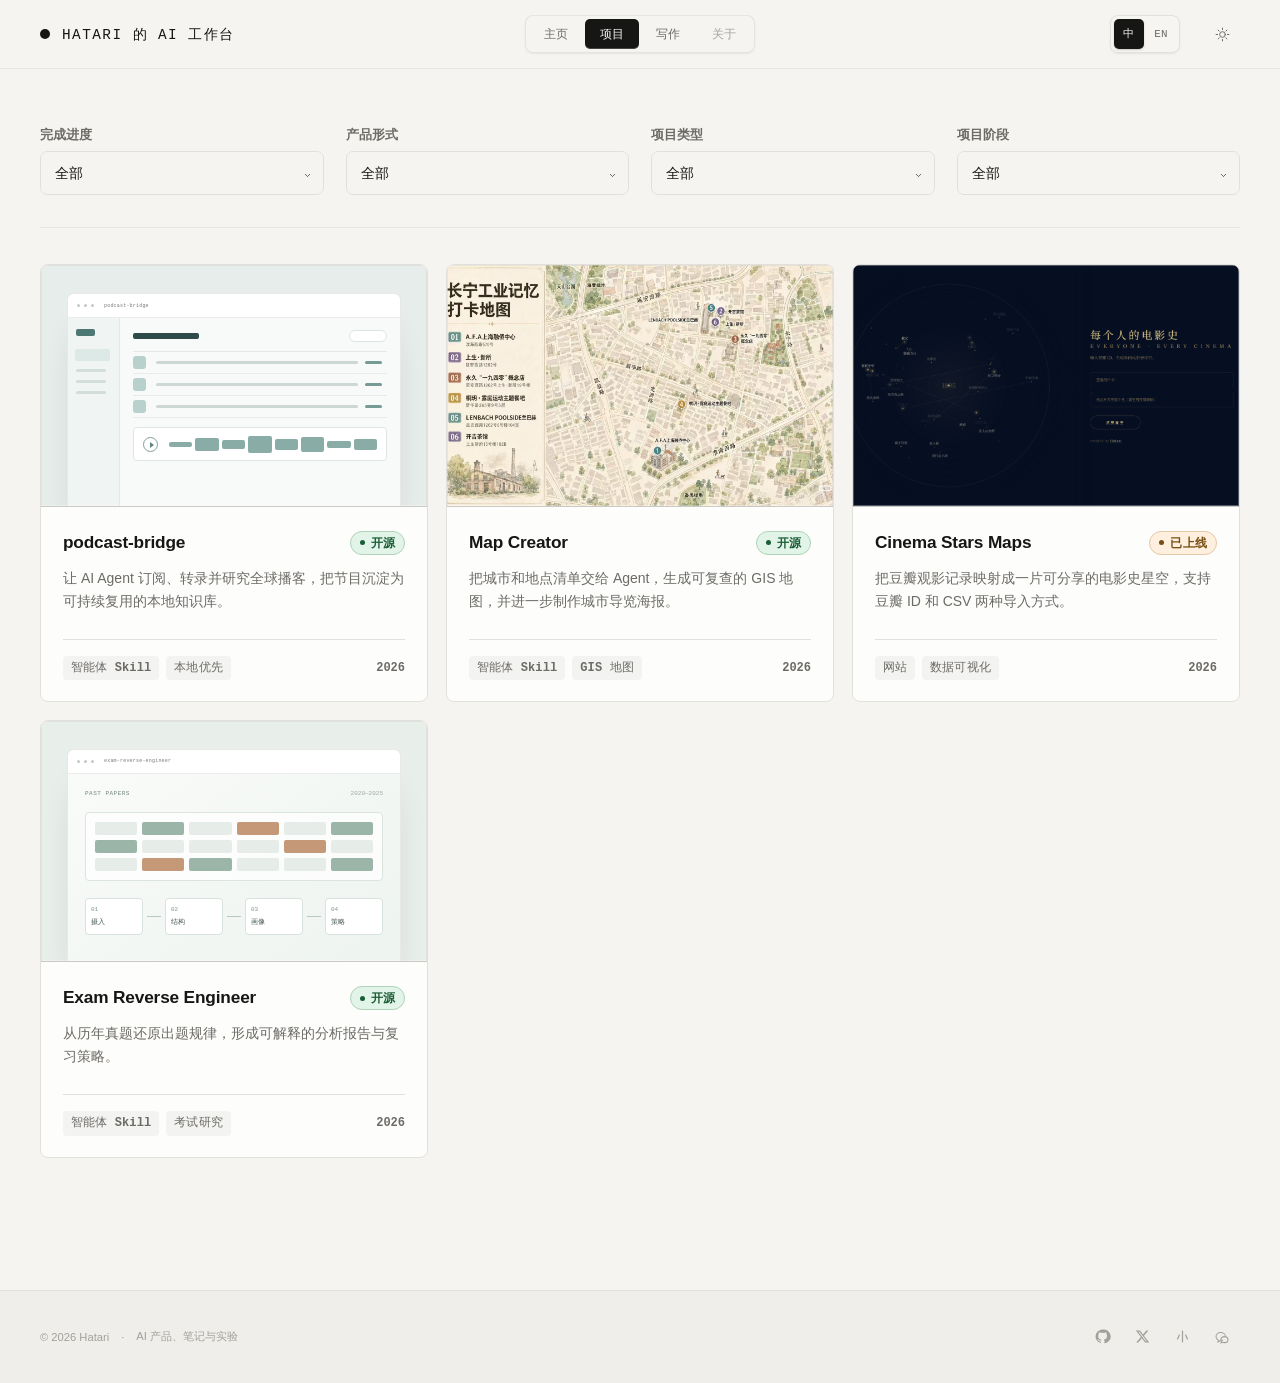
==== commit 23cf16fb: "Improve project information hierarchy" ====
--- a/projects/index.html
+++ b/projects/index.html
@@ -114,7 +114,7 @@
           </div>
         </div>
         <div class="project-body">
-          <div class="project-top"><h2>podcast-bridge</h2><span class="project-status" data-i18n-zh="开源" data-i18n-en="Open source">开源</span></div>
+          <div class="project-top"><h2>podcast-bridge</h2><span class="project-status" data-status="open-source" data-i18n-zh="开源" data-i18n-en="Open source">开源</span></div>
           <p data-i18n-zh="让 AI Agent 订阅、转录并研究全球播客，把节目沉淀为可持续复用的本地知识库。" data-i18n-en="Let an AI agent subscribe to, transcribe, and research global podcasts, then preserve the episodes as reusable local knowledge.">让 AI Agent 订阅、转录并研究全球播客，把节目沉淀为可持续复用的本地知识库。</p>
           <div class="project-meta"><ul class="project-tags"><li data-i18n-zh="智能体 Skill" data-i18n-en="Agent Skill">智能体 Skill</li><li data-i18n-zh="本地优先" data-i18n-en="Local-first">本地优先</li></ul><span class="project-year">2026</span></div>
         </div>
@@ -125,7 +125,7 @@
           <img class="project-real-image" src="map-creator/changning-industrial-memory-map.jpg" alt="Map Creator 生成的长宁工业记忆打卡地图" loading="lazy">
         </div>
         <div class="project-body">
-          <div class="project-top"><h2>Map Creator</h2><span class="project-status" data-i18n-zh="开源" data-i18n-en="Open source">开源</span></div>
+          <div class="project-top"><h2>Map Creator</h2><span class="project-status" data-status="open-source" data-i18n-zh="开源" data-i18n-en="Open source">开源</span></div>
           <p data-i18n-zh="把城市和地点清单交给 Agent，生成可复查的 GIS 地图，并进一步制作城市导览海报。" data-i18n-en="Turn cities and place lists into reviewable GIS maps, then optionally shape them into city guide posters.">把城市和地点清单交给 Agent，生成可复查的 GIS 地图，并进一步制作城市导览海报。</p>
           <div class="project-meta"><ul class="project-tags"><li data-i18n-zh="智能体 Skill" data-i18n-en="Agent Skill">智能体 Skill</li><li data-i18n-zh="GIS 地图" data-i18n-en="GIS Maps">GIS 地图</li></ul><span class="project-year">2026</span></div>
         </div>
@@ -136,7 +136,7 @@
           <img class="project-real-image" src="cinema-stars-maps/cinema-stars-maps-site.png" alt="Cinema Stars Maps 每个人的电影史网站界面" loading="lazy">
         </div>
         <div class="project-body">
-          <div class="project-top"><h2>Cinema Stars Maps</h2><span class="project-status" data-i18n-zh="已上线" data-i18n-en="Live">已上线</span></div>
+          <div class="project-top"><h2>Cinema Stars Maps</h2><span class="project-status" data-status="live" data-i18n-zh="已上线" data-i18n-en="Live">已上线</span></div>
           <p data-i18n-zh="把豆瓣观影记录映射成一片可分享的电影史星空，支持豆瓣 ID 和 CSV 两种导入方式。" data-i18n-en="Turn a film diary into a shareable cinema star map, with Douban ID and CSV import as two entry points.">把豆瓣观影记录映射成一片可分享的电影史星空，支持豆瓣 ID 和 CSV 两种导入方式。</p>
           <div class="project-meta"><ul class="project-tags"><li data-i18n-zh="网站" data-i18n-en="Website">网站</li><li data-i18n-zh="数据可视化" data-i18n-en="Data visualization">数据可视化</li></ul><span class="project-year">2026</span></div>
         </div>
@@ -160,7 +160,7 @@
           </div>
         </div>
         <div class="project-body">
-          <div class="project-top"><h2>Exam Reverse Engineer</h2><span class="project-status" data-i18n-zh="开源" data-i18n-en="Open source">开源</span></div>
+          <div class="project-top"><h2>Exam Reverse Engineer</h2><span class="project-status" data-status="open-source" data-i18n-zh="开源" data-i18n-en="Open source">开源</span></div>
           <p data-i18n-zh="从历年真题还原出题规律，形成可解释的分析报告与复习策略。" data-i18n-en="Recover exam patterns from past papers and turn them into explainable reports and study strategy.">从历年真题还原出题规律，形成可解释的分析报告与复习策略。</p>
           <div class="project-meta"><ul class="project-tags"><li data-i18n-zh="智能体 Skill" data-i18n-en="Agent Skill">智能体 Skill</li><li data-i18n-zh="考试研究" data-i18n-en="Exam research">考试研究</li></ul><span class="project-year">2026</span></div>
         </div>
--- a/subpages.css
+++ b/subpages.css
@@ -6,6 +6,12 @@
   --ink-2:#6d6b66;
   --ink-3:#a3a09a;
   --line:#e2e0da;
+  --status-open-fg:oklch(.43 .09 155);
+  --status-open-bg:oklch(.95 .025 155);
+  --status-open-line:oklch(.83 .05 155);
+  --status-live-fg:oklch(.46 .09 70);
+  --status-live-bg:oklch(.96 .028 70);
+  --status-live-line:oklch(.85 .055 70);
   --ff-display:"Arial Nova","Aptos Display","Helvetica Neue",Arial,sans-serif;
   --ff-sans:Aptos,"Segoe UI","PingFang SC","Hiragino Sans GB","Microsoft YaHei",sans-serif;
   --ff-mono:ui-monospace,"SF Mono",SFMono-Regular,Menlo,Consolas,monospace;
@@ -18,6 +24,12 @@
   --ink-2:#9b9891;
   --ink-3:#706d67;
   --line:#2b2a26;
+  --status-open-fg:oklch(.8 .09 155);
+  --status-open-bg:oklch(.27 .035 155);
+  --status-open-line:oklch(.42 .055 155);
+  --status-live-fg:oklch(.84 .08 70);
+  --status-live-bg:oklch(.28 .035 70);
+  --status-live-line:oklch(.44 .055 70);
 }
 
 *,*::before,*::after{box-sizing:border-box}
@@ -103,23 +115,26 @@
 }
 
 .projects-head{
-  width:100%;padding:8px 0 28px;border-bottom:1px solid color-mix(in oklab,var(--line) 72%,transparent);
+  width:100%;padding:10px 0 32px;border-bottom:1px solid color-mix(in oklab,var(--line) 72%,transparent);
 }
 .project-page-title{
   position:absolute;width:1px;height:1px;padding:0;margin:-1px;overflow:hidden;
   clip:rect(0,0,0,0);white-space:nowrap;border:0;
 }
 .project-filter-panel{
-  display:grid;grid-template-columns:repeat(4,minmax(0,1fr));gap:18px;align-items:end;
+  display:grid;grid-template-columns:repeat(4,minmax(0,1fr));gap:22px;align-items:end;
   width:100%;padding:0;border:0;border-radius:0;background:transparent;box-shadow:none;
 }
-.project-filter-field{display:grid;grid-template-columns:1fr;gap:7px;min-width:0}
-.project-filter-label{font-family:var(--ff-mono);font-size:.65rem;letter-spacing:.04em;color:var(--ink-2);transition:color .25s}
+.project-filter-field{display:grid;grid-template-columns:1fr;gap:9px;min-width:0}
+.project-filter-label{
+  font-family:var(--ff-sans);font-size:.8rem;font-weight:600;line-height:1.2;letter-spacing:.01em;
+  color:var(--ink-2);transition:color .25s;
+}
 .project-filter-select-wrap{position:relative;width:100%}
 .project-filter-select{
-  width:100%;height:38px;padding:0 34px 0 11px;border:1px solid var(--line);border-radius:6px;
+  width:100%;height:44px;padding:0 38px 0 14px;border:1px solid var(--line);border-radius:7px;
   appearance:none;background:color-mix(in oklab,var(--paper) 72%,transparent);
-  color:var(--ink);font:inherit;font-size:.72rem;line-height:1;cursor:pointer;
+  color:var(--ink);font:inherit;font-size:.875rem;font-weight:520;line-height:1;cursor:pointer;
   -webkit-tap-highlight-color:transparent;
   transition:border-color .25s,background-color .25s,box-shadow .25s,scale .16s;
 }
@@ -127,8 +142,8 @@
 .project-filter-select:focus-visible{outline:0;border-color:var(--ink);box-shadow:0 0 0 3px color-mix(in oklab,var(--ink) 10%,transparent)}
 .project-filter-select:active{scale:.96}
 .project-filter-select-arrow{
-  position:absolute;top:50%;right:11px;translate:0 -57%;pointer-events:none;
-  color:var(--ink-3);font-size:.92rem;line-height:1;
+  position:absolute;top:50%;right:13px;translate:0 -57%;pointer-events:none;
+  color:var(--ink-2);font-size:1rem;line-height:1;
 }
 .project-filter-field.is-active .project-filter-label{color:var(--ink)}
 .project-filter-field.is-active .project-filter-label::after{
@@ -139,9 +154,9 @@
   box-shadow:inset 3px 0 0 var(--ink),0 0 0 3px color-mix(in oklab,var(--ink) 10%,transparent)
 }
 
-.projects-grid{display:grid;grid-template-columns:repeat(3,minmax(0,1fr));gap:18px;margin-top:32px}
+.projects-grid{display:grid;grid-template-columns:repeat(3,minmax(0,1fr));gap:18px;margin-top:36px}
 .project-card{
-  display:block;min-width:0;overflow:hidden;border:1px solid var(--line);border-radius:8px;background:var(--surface);
+  display:flex;flex-direction:column;min-width:0;overflow:hidden;border:1px solid var(--line);border-radius:8px;background:var(--surface);
   -webkit-tap-highlight-color:transparent;
   transition:translate .45s cubic-bezier(.16,1,.3,1),border-color .35s,box-shadow .45s;
 }
@@ -219,19 +234,28 @@
 .exam-mock-flow em{font-size:7px;font-style:normal;color:#465952}
 .exam-mock-flow>i{height:1px;background:#b8c9bf}
 
-.project-body{padding:23px 22px 21px}
+.project-body{display:flex;flex:1;flex-direction:column;padding:24px 22px 21px}
 .project-top{display:flex;align-items:flex-start;justify-content:space-between;gap:18px}
-.project-top h2{margin:0;font-size:1rem;font-weight:600;letter-spacing:0}
+.project-top h2{margin:0;font-size:1.08rem;font-weight:620;line-height:1.28;letter-spacing:-.01em;text-wrap:balance}
 .project-status{
-  flex:0 0 auto;padding:4px 7px;border:1px solid var(--line);border-radius:99px;
-  font-family:var(--ff-mono);font-size:.56rem;text-transform:uppercase;letter-spacing:.08em;color:var(--ink-3);
-}
-.project-body>p{min-height:52px;margin:11px 0 18px;font-size:.8rem;line-height:1.7;color:var(--ink-2)}
+  display:inline-flex;align-items:center;gap:6px;flex:0 0 auto;padding:5px 9px;border:1px solid var(--line);border-radius:99px;
+  font-family:var(--ff-sans);font-size:.75rem;font-weight:650;line-height:1;letter-spacing:.02em;color:var(--ink-2);white-space:nowrap;
+}
+.project-status::before{content:"";width:5px;height:5px;border-radius:99px;background:currentColor}
+.project-status[data-status="open-source"]{color:var(--status-open-fg);border-color:var(--status-open-line);background:var(--status-open-bg)}
+.project-status[data-status="live"]{color:var(--status-live-fg);border-color:var(--status-live-line);background:var(--status-live-bg)}
+.project-body>p{flex:1;min-height:52px;margin:12px 0 20px;font-size:.875rem;line-height:1.65;color:var(--ink-2);text-wrap:pretty}
 .project-meta{display:flex;align-items:center;justify-content:space-between;gap:14px;padding-top:16px;border-top:1px solid var(--line)}
-.project-tags{display:flex;flex-wrap:wrap;gap:6px}
-.project-tags li{font-family:var(--ff-mono);font-size:.56rem;letter-spacing:.03em;color:var(--ink-3)}
-.project-tags li+li::before{content:"/";margin-right:6px;color:var(--line)}
-.project-year{font-family:var(--ff-mono);font-size:.6rem;color:var(--ink-3)}
+.project-tags{display:flex;flex-wrap:wrap;gap:7px}
+.project-tags li{
+  padding:5px 8px;border-radius:4px;background:color-mix(in oklab,var(--ink) 4%,transparent);
+  font-family:var(--ff-mono);font-size:.75rem;font-weight:550;line-height:1.2;letter-spacing:.01em;color:var(--ink-2);white-space:nowrap;
+}
+.project-tags li+li::before{content:none}
+.project-year{
+  font-family:var(--ff-mono);font-size:.75rem;font-weight:650;line-height:1;color:var(--ink-2);
+  font-variant-numeric:tabular-nums;
+}
 
 .thinking-intro .intro-grid h1{max-width:12ch}
 .thinking-list{margin-top:28px;border-top:1px solid var(--line)}
@@ -309,7 +333,7 @@
 
 @media (max-width:980px){
   .page-shell{padding-top:42px}
-  .project-filter-panel{gap:14px}
+  .project-filter-panel{gap:16px}
   .intro-grid{grid-template-columns:1fr;gap:28px}
   .intro-grid h1{max-width:12ch;font-size:4.8rem}
   .projects-grid{grid-template-columns:repeat(2,minmax(0,1fr))}
@@ -324,11 +348,11 @@
   .page-shell{padding:34px 20px 92px}
   .projects-head{padding-top:4px;padding-bottom:24px}
   .project-filter-panel{
-    grid-template-columns:repeat(4,140px);gap:10px;overflow-x:auto;
+    grid-template-columns:repeat(4,154px);gap:12px;overflow-x:auto;
     scrollbar-width:thin;scroll-snap-type:x proximity;
   }
   .project-filter-field{scroll-snap-align:start}
-  .project-filter-select{height:37px;font-size:.7rem}
+  .project-filter-select{height:44px;font-size:1rem}
   .intro-grid h1{font-size:3.2rem;line-height:.98}
   .projects-grid{grid-template-columns:1fr;gap:16px}
   .thought-row{grid-template-columns:1fr 70px 18px;gap:12px 16px;padding:25px 2px}
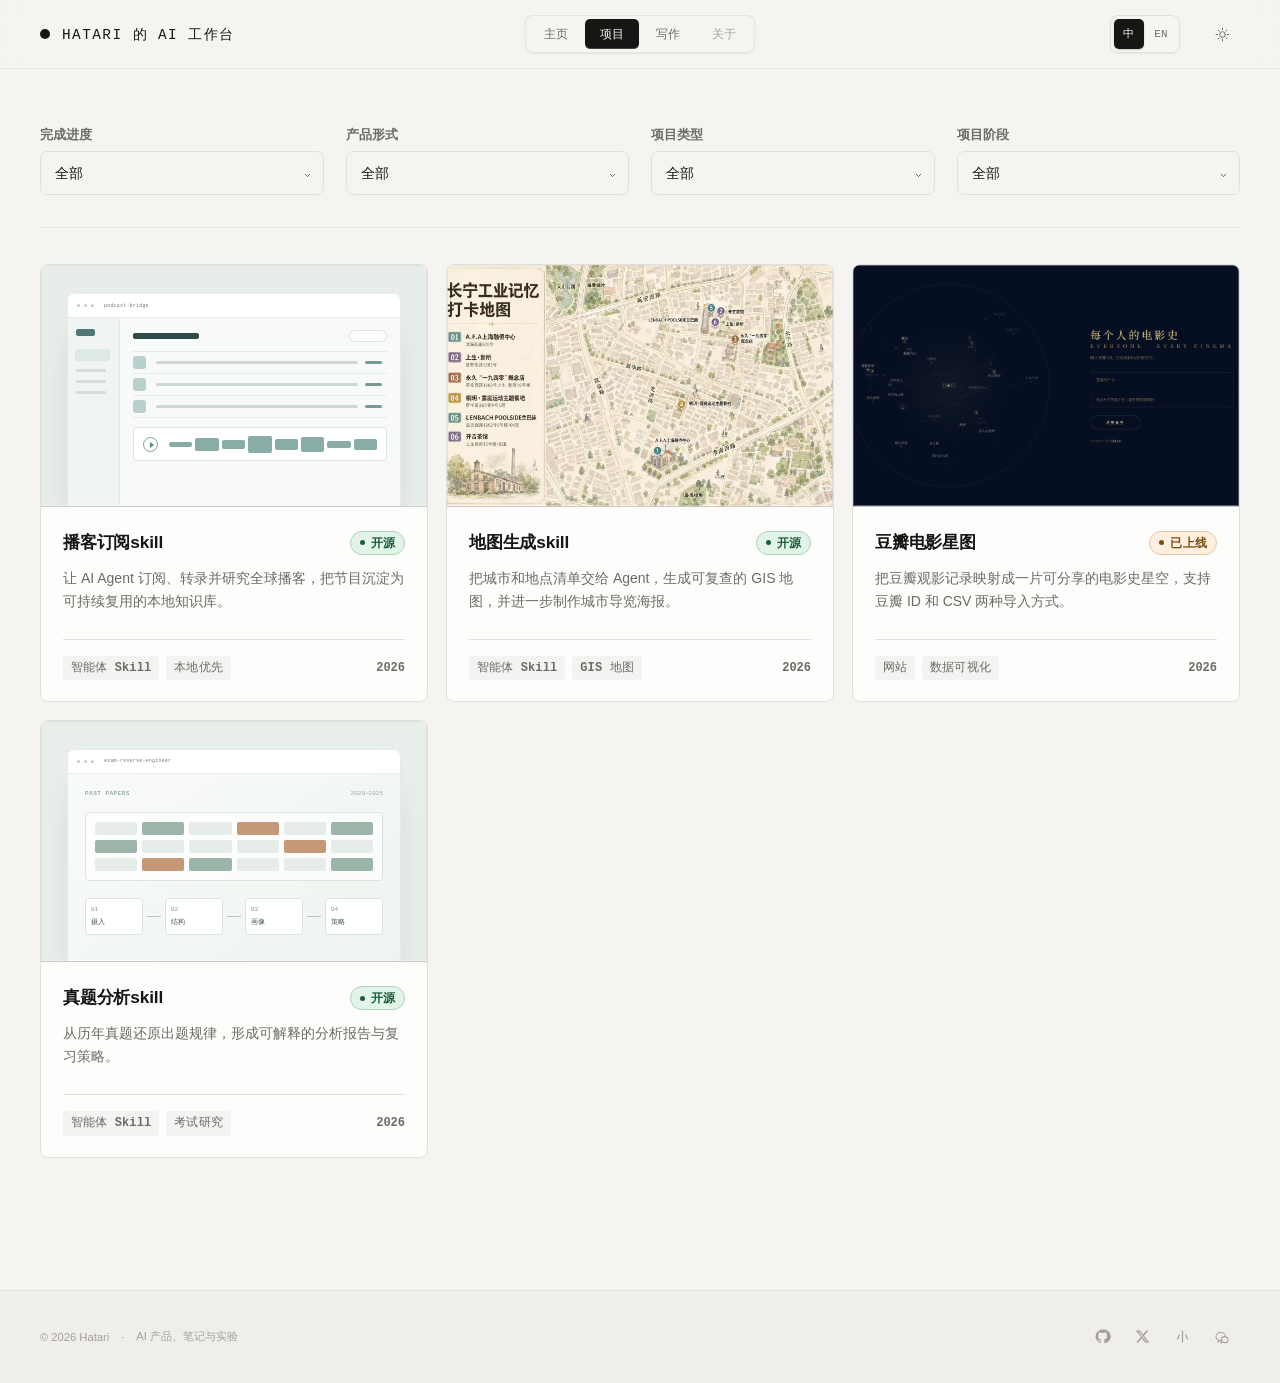
==== commit 99856f33: "Rename project display titles" ====
--- a/projects/index.html
+++ b/projects/index.html
@@ -114,7 +114,7 @@
           </div>
         </div>
         <div class="project-body">
-          <div class="project-top"><h2>podcast-bridge</h2><span class="project-status" data-status="open-source" data-i18n-zh="开源" data-i18n-en="Open source">开源</span></div>
+          <div class="project-top"><h2 data-i18n-zh="播客订阅skill" data-i18n-en="podcast-bridge">播客订阅skill</h2><span class="project-status" data-status="open-source" data-i18n-zh="开源" data-i18n-en="Open source">开源</span></div>
           <p data-i18n-zh="让 AI Agent 订阅、转录并研究全球播客，把节目沉淀为可持续复用的本地知识库。" data-i18n-en="Let an AI agent subscribe to, transcribe, and research global podcasts, then preserve the episodes as reusable local knowledge.">让 AI Agent 订阅、转录并研究全球播客，把节目沉淀为可持续复用的本地知识库。</p>
           <div class="project-meta"><ul class="project-tags"><li data-i18n-zh="智能体 Skill" data-i18n-en="Agent Skill">智能体 Skill</li><li data-i18n-zh="本地优先" data-i18n-en="Local-first">本地优先</li></ul><span class="project-year">2026</span></div>
         </div>
@@ -125,7 +125,7 @@
           <img class="project-real-image" src="map-creator/changning-industrial-memory-map.jpg" alt="Map Creator 生成的长宁工业记忆打卡地图" loading="lazy">
         </div>
         <div class="project-body">
-          <div class="project-top"><h2>Map Creator</h2><span class="project-status" data-status="open-source" data-i18n-zh="开源" data-i18n-en="Open source">开源</span></div>
+          <div class="project-top"><h2 data-i18n-zh="地图生成skill" data-i18n-en="Map Creator">地图生成skill</h2><span class="project-status" data-status="open-source" data-i18n-zh="开源" data-i18n-en="Open source">开源</span></div>
           <p data-i18n-zh="把城市和地点清单交给 Agent，生成可复查的 GIS 地图，并进一步制作城市导览海报。" data-i18n-en="Turn cities and place lists into reviewable GIS maps, then optionally shape them into city guide posters.">把城市和地点清单交给 Agent，生成可复查的 GIS 地图，并进一步制作城市导览海报。</p>
           <div class="project-meta"><ul class="project-tags"><li data-i18n-zh="智能体 Skill" data-i18n-en="Agent Skill">智能体 Skill</li><li data-i18n-zh="GIS 地图" data-i18n-en="GIS Maps">GIS 地图</li></ul><span class="project-year">2026</span></div>
         </div>
@@ -136,7 +136,7 @@
           <img class="project-real-image" src="cinema-stars-maps/cinema-stars-maps-site.png" alt="Cinema Stars Maps 每个人的电影史网站界面" loading="lazy">
         </div>
         <div class="project-body">
-          <div class="project-top"><h2>Cinema Stars Maps</h2><span class="project-status" data-status="live" data-i18n-zh="已上线" data-i18n-en="Live">已上线</span></div>
+          <div class="project-top"><h2 data-i18n-zh="豆瓣电影星图" data-i18n-en="Cinema Stars Maps">豆瓣电影星图</h2><span class="project-status" data-status="live" data-i18n-zh="已上线" data-i18n-en="Live">已上线</span></div>
           <p data-i18n-zh="把豆瓣观影记录映射成一片可分享的电影史星空，支持豆瓣 ID 和 CSV 两种导入方式。" data-i18n-en="Turn a film diary into a shareable cinema star map, with Douban ID and CSV import as two entry points.">把豆瓣观影记录映射成一片可分享的电影史星空，支持豆瓣 ID 和 CSV 两种导入方式。</p>
           <div class="project-meta"><ul class="project-tags"><li data-i18n-zh="网站" data-i18n-en="Website">网站</li><li data-i18n-zh="数据可视化" data-i18n-en="Data visualization">数据可视化</li></ul><span class="project-year">2026</span></div>
         </div>
@@ -160,7 +160,7 @@
           </div>
         </div>
         <div class="project-body">
-          <div class="project-top"><h2>Exam Reverse Engineer</h2><span class="project-status" data-status="open-source" data-i18n-zh="开源" data-i18n-en="Open source">开源</span></div>
+          <div class="project-top"><h2 data-i18n-zh="真题分析skill" data-i18n-en="Exam Reverse Engineer">真题分析skill</h2><span class="project-status" data-status="open-source" data-i18n-zh="开源" data-i18n-en="Open source">开源</span></div>
           <p data-i18n-zh="从历年真题还原出题规律，形成可解释的分析报告与复习策略。" data-i18n-en="Recover exam patterns from past papers and turn them into explainable reports and study strategy.">从历年真题还原出题规律，形成可解释的分析报告与复习策略。</p>
           <div class="project-meta"><ul class="project-tags"><li data-i18n-zh="智能体 Skill" data-i18n-en="Agent Skill">智能体 Skill</li><li data-i18n-zh="考试研究" data-i18n-en="Exam research">考试研究</li></ul><span class="project-year">2026</span></div>
         </div>
--- a/subpages.css
+++ b/subpages.css
@@ -257,7 +257,17 @@
   font-variant-numeric:tabular-nums;
 }
 
-.thinking-intro .intro-grid h1{max-width:12ch}
+.thinking-intro .writing-page-title{
+  display:flex;align-items:center;gap:13px;margin:0;
+  font-family:var(--ff-sans);font-size:2.35rem;font-weight:680;line-height:1.18;letter-spacing:-.035em;
+}
+.thinking-intro .writing-page-title::before{
+  content:"";width:10px;height:10px;flex:0 0 auto;rotate:45deg;
+  border:1px solid color-mix(in oklab,var(--ink) 48%,transparent);
+}
+.thinking-intro .writing-page-description{
+  max-width:64ch;margin:14px 0 0;font-size:1.02rem;font-weight:620;line-height:1.75;color:var(--ink);
+}
 .thinking-list{margin-top:28px;border-top:1px solid var(--line)}
 .thought-row{
   display:grid;grid-template-columns:110px minmax(0,1fr) 90px 22px;gap:24px;align-items:start;
@@ -336,6 +346,7 @@
   .project-filter-panel{gap:16px}
   .intro-grid{grid-template-columns:1fr;gap:28px}
   .intro-grid h1{max-width:12ch;font-size:4.8rem}
+  .thinking-intro .writing-page-title{font-size:2.05rem}
   .projects-grid{grid-template-columns:repeat(2,minmax(0,1fr))}
   .detail-hero{grid-template-columns:1fr;gap:38px}
   .detail-copy h1{font-size:4.2rem}
@@ -354,6 +365,9 @@
   .project-filter-field{scroll-snap-align:start}
   .project-filter-select{height:44px;font-size:1rem}
   .intro-grid h1{font-size:3.2rem;line-height:.98}
+  .thinking-intro .writing-page-title{font-size:1.7rem;letter-spacing:-.025em}
+  .thinking-intro .writing-page-title::before{width:8px;height:8px}
+  .thinking-intro .writing-page-description{font-size:.95rem;line-height:1.7}
   .projects-grid{grid-template-columns:1fr;gap:16px}
   .thought-row{grid-template-columns:1fr 70px 18px;gap:12px 16px;padding:25px 2px}
   .thought-row:hover{padding-left:8px}
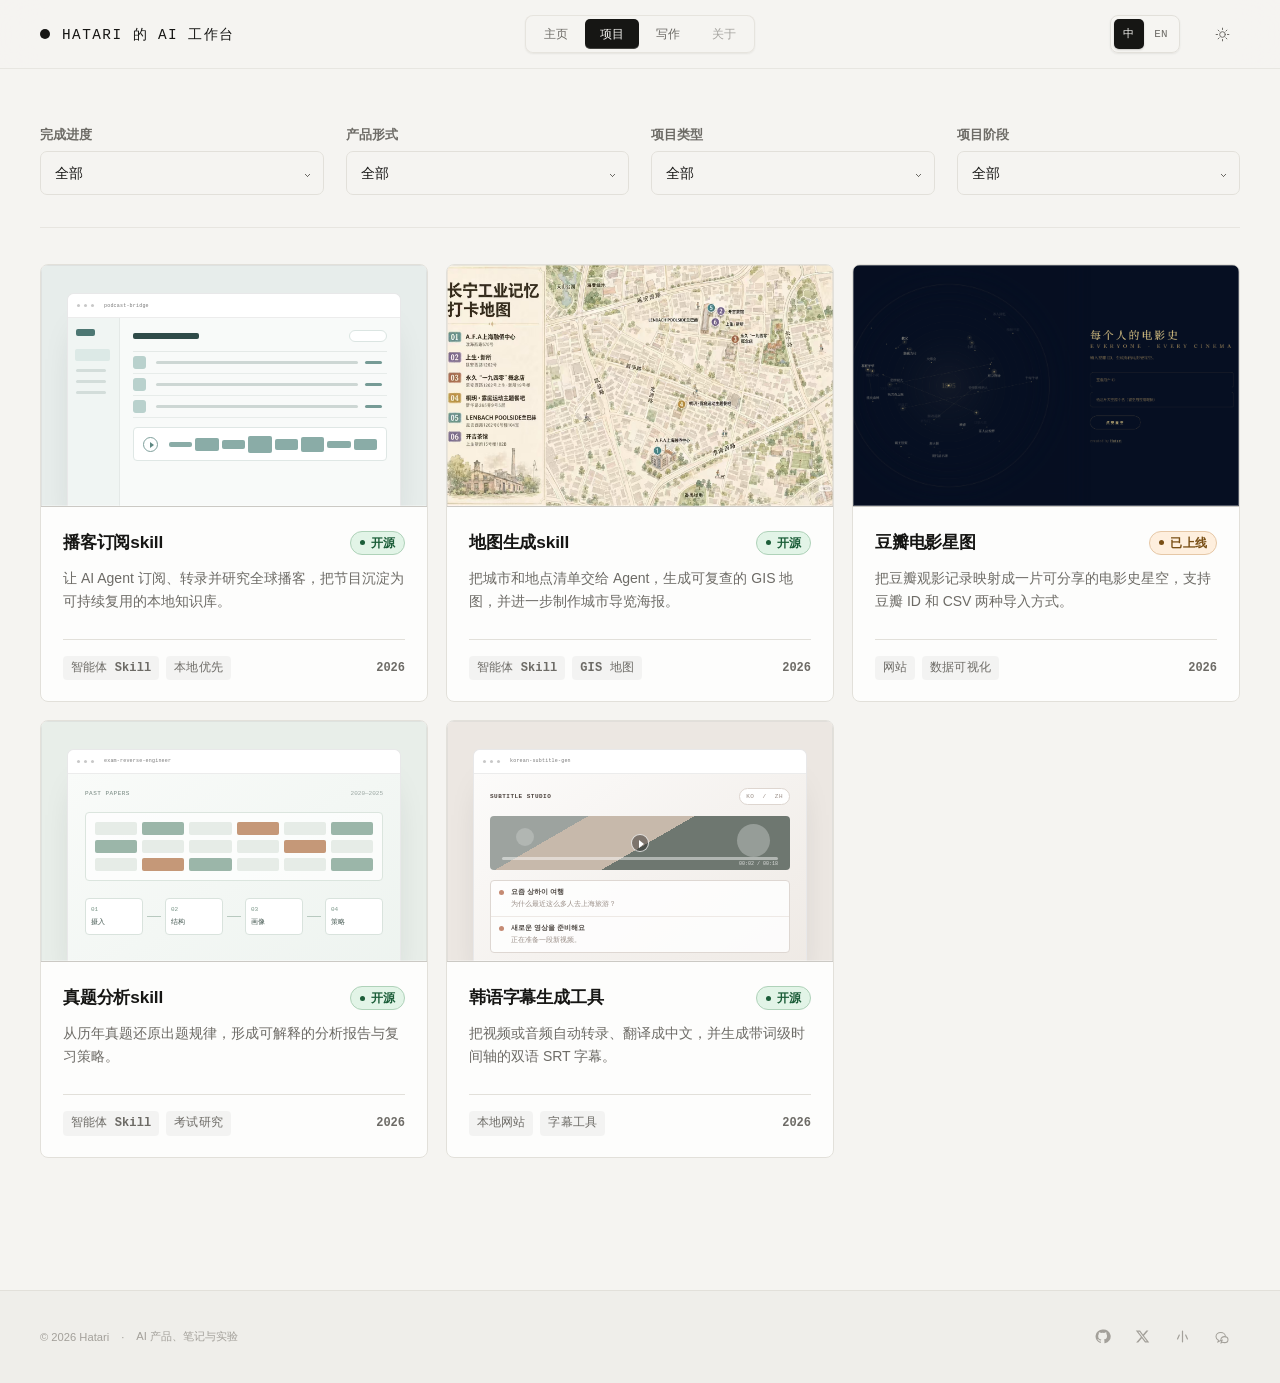
==== commit e37367c6: "Add Korean subtitle generator project" ====
--- a/projects/index.html
+++ b/projects/index.html
@@ -166,6 +166,28 @@
         </div>
       </a>
 
+      <a class="project-card" id="korean-subtitle-gen" href="korean-subtitle-gen/index.html" aria-label="查看韩语字幕生成工具项目详情" data-progress="complete" data-form="web" data-type="productivity" data-stage="published">
+        <div class="project-shot shot-subtitle" role="img" aria-label="韩语字幕生成工具的双语字幕工作台预览">
+          <div class="shot-window">
+            <div class="mock-topbar"><i></i><i></i><i></i><b>korean-subtitle-gen</b></div>
+            <div class="subtitle-mock">
+              <div class="subtitle-mock-toolbar"><b>SUBTITLE STUDIO</b><span>KO&nbsp; / &nbsp;ZH</span></div>
+              <div class="subtitle-mock-video"><i class="subtitle-mock-play"></i><span></span><b>00:02 / 00:18</b></div>
+              <div class="subtitle-mock-lines">
+                <span><i></i><b>요즘 상하이 여행</b><em>为什么最近这么多人去上海旅游？</em></span>
+                <span><i></i><b>새로운 영상을 준비해요</b><em>正在准备一段新视频。</em></span>
+              </div>
+              <div class="subtitle-mock-timeline"><i></i><i></i><i></i><i></i><i></i><i></i><i></i><i></i></div>
+            </div>
+          </div>
+        </div>
+        <div class="project-body">
+          <div class="project-top"><h2 data-i18n-zh="韩语字幕生成工具" data-i18n-en="Korean Subtitle Gen">韩语字幕生成工具</h2><span class="project-status" data-status="open-source" data-i18n-zh="开源" data-i18n-en="Open source">开源</span></div>
+          <p data-i18n-zh="把视频或音频自动转录、翻译成中文，并生成带词级时间轴的双语 SRT 字幕。" data-i18n-en="Transcribe and translate video or audio into bilingual SRT subtitles with word-level timing.">把视频或音频自动转录、翻译成中文，并生成带词级时间轴的双语 SRT 字幕。</p>
+          <div class="project-meta"><ul class="project-tags"><li data-i18n-zh="本地网站" data-i18n-en="Local web app">本地网站</li><li data-i18n-zh="字幕工具" data-i18n-en="Subtitle tool">字幕工具</li></ul><span class="project-year">2026</span></div>
+        </div>
+      </a>
+
       <div class="project-empty" id="project-empty" hidden>
         <p data-i18n-zh="没有符合这些条件的项目。" data-i18n-en="No projects match these filters.">没有符合这些条件的项目。</p>
       </div>
--- a/subpages.css
+++ b/subpages.css
@@ -185,6 +185,7 @@
 .shot-map{background:#e9e2d3}
 .shot-cinema{background:#060f22}
 .shot-exam{background:#e8eee9}
+.shot-subtitle{background:#ece7e2}
 .shot-map .project-real-image{display:block;width:100%;height:100%;object-fit:cover;object-position:center}
 .shot-cinema .project-real-image{display:block;width:100%;height:100%;object-fit:cover;object-position:center}
 .shot-window{
@@ -233,6 +234,26 @@
 .exam-mock-flow b{font-family:var(--ff-mono);font-size:6px;font-weight:500;color:#789486}
 .exam-mock-flow em{font-size:7px;font-style:normal;color:#465952}
 .exam-mock-flow>i{height:1px;background:#b8c9bf}
+
+.subtitle-mock{height:calc(100% - 24px);padding:14px 16px;background:linear-gradient(145deg,#fcfbfa,#eee9e4)}
+.subtitle-mock-toolbar{display:flex;align-items:center;justify-content:space-between;color:#837970;font-family:var(--ff-mono);font-size:6px;letter-spacing:.08em}
+.subtitle-mock-toolbar b{font-weight:600;color:#4a403b}
+.subtitle-mock-toolbar span{padding:4px 6px;border:1px solid #ded6d0;border-radius:99px;background:#fff;color:#9a8e86}
+.subtitle-mock-video{position:relative;height:54px;margin-top:11px;overflow:hidden;border-radius:4px;background:linear-gradient(150deg,#9da39f 0 25%,#c7b9ab 25% 52%,#6e7770 52% 100%)}
+.subtitle-mock-video::before,.subtitle-mock-video::after{content:"";position:absolute;border-radius:50%;background:rgba(255,255,255,.28)}
+.subtitle-mock-video::before{width:33px;height:33px;right:20px;top:8px}.subtitle-mock-video::after{width:18px;height:18px;left:26px;top:12px;background:rgba(255,255,255,.2)}
+.subtitle-mock-video span{position:absolute;left:12px;right:12px;bottom:10px;height:3px;border-radius:2px;background:rgba(255,255,255,.46)}
+.subtitle-mock-video b{position:absolute;right:12px;bottom:3px;color:rgba(255,255,255,.76);font:500 5px var(--ff-mono)}
+.subtitle-mock-play{position:absolute;z-index:1;left:50%;top:50%;width:18px;height:18px;translate:-50% -50%;border:1px solid rgba(255,255,255,.78);border-radius:50%;background:rgba(37,34,32,.45)}
+.subtitle-mock-play::after{content:"";position:absolute;left:7px;top:5px;border-left:5px solid #fff;border-top:4px solid transparent;border-bottom:4px solid transparent}
+.subtitle-mock-lines{margin-top:10px;border:1px solid #ded7d2;border-radius:4px;background:rgba(255,255,255,.82)}
+.subtitle-mock-lines span{display:grid;grid-template-columns:8px 1fr;gap:4px;padding:7px 8px;border-bottom:1px solid #eee9e5}
+.subtitle-mock-lines span:last-child{border-bottom:0}
+.subtitle-mock-lines i{width:5px;height:5px;margin-top:2px;border-radius:50%;background:#c58a73}
+.subtitle-mock-lines b,.subtitle-mock-lines em{grid-column:2;overflow:hidden;white-space:nowrap;text-overflow:ellipsis;font-size:7px;line-height:1.2;font-style:normal}
+.subtitle-mock-lines b{color:#4e4843}.subtitle-mock-lines em{color:#9a8e87}
+.subtitle-mock-timeline{display:flex;align-items:center;gap:3px;height:18px;margin-top:9px;padding:0 8px;border:1px solid #ded7d2;border-radius:4px;background:#fff}
+.subtitle-mock-timeline i{flex:1;height:4px;border-radius:2px;background:#cba899}.subtitle-mock-timeline i:nth-child(2),.subtitle-mock-timeline i:nth-child(5){height:8px;background:#a98173}.subtitle-mock-timeline i:nth-child(4),.subtitle-mock-timeline i:nth-child(7){height:6px}
 
 .project-body{display:flex;flex:1;flex-direction:column;padding:24px 22px 21px}
 .project-top{display:flex;align-items:flex-start;justify-content:space-between;gap:18px}
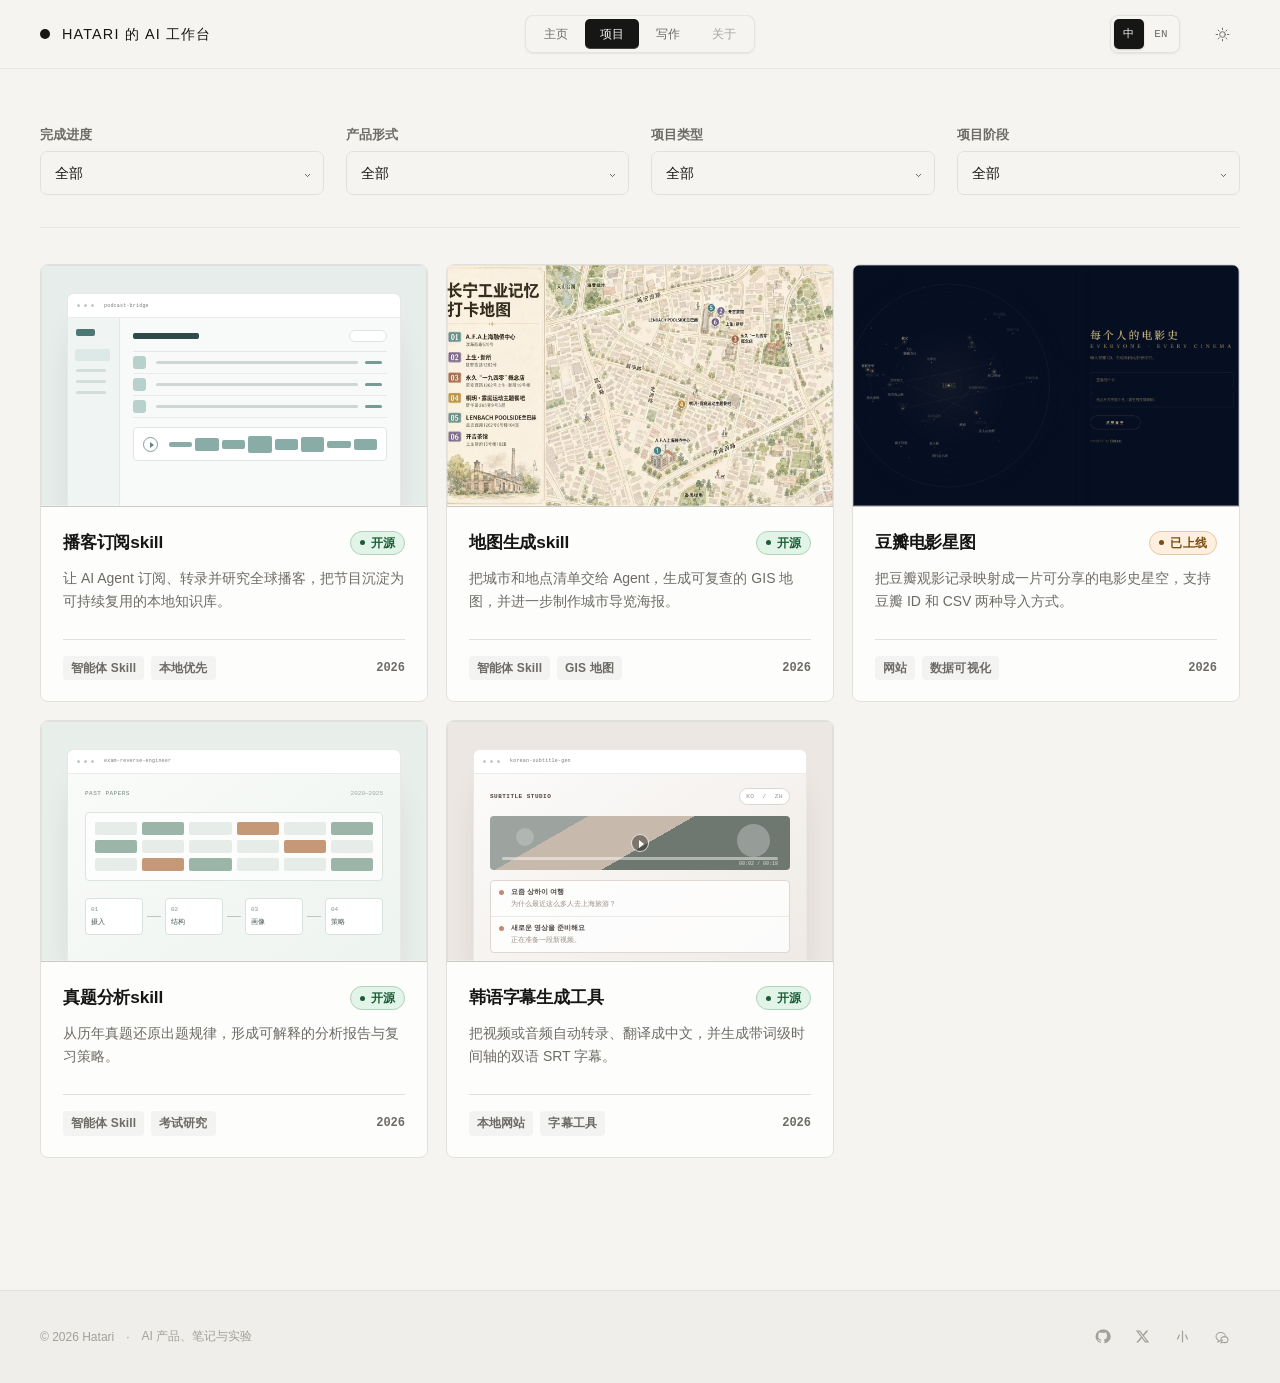
==== commit 5c8d07a6: "Unify typography across workspace" ====
--- a/projects/index.html
+++ b/projects/index.html
@@ -5,7 +5,7 @@
 <meta name="viewport" content="width=device-width, initial-scale=1">
 <meta name="description" content="Hatari 正在构建的 AI 产品与实验。">
 <title data-i18n-zh="项目 — Hatari 的 AI 工作台" data-i18n-en="Projects — Hatari's AI Workspace">项目 — Hatari 的 AI 工作台</title>
-<link rel="stylesheet" href="../subpages.css">
+<link rel="stylesheet" href="../subpages.css?v=20260812-6">
 <link rel="stylesheet" href="../shared/site.css">
 <script src="../shared/site.js"></script>
 </head>
--- a/subpages.css
+++ b/subpages.css
@@ -12,8 +12,8 @@
   --status-live-fg:oklch(.46 .09 70);
   --status-live-bg:oklch(.96 .028 70);
   --status-live-line:oklch(.85 .055 70);
-  --ff-display:"Arial Nova","Aptos Display","Helvetica Neue",Arial,sans-serif;
-  --ff-sans:Aptos,"Segoe UI","PingFang SC","Hiragino Sans GB","Microsoft YaHei",sans-serif;
+  --ff-display:"Arial Nova","Aptos Display","Helvetica Neue",Arial,"PingFang SC","Hiragino Sans GB","Noto Sans SC","Microsoft YaHei",sans-serif;
+  --ff-sans:Aptos,"Segoe UI","PingFang SC","Hiragino Sans GB","Noto Sans SC","Microsoft YaHei",sans-serif;
   --ff-mono:ui-monospace,"SF Mono",SFMono-Regular,Menlo,Consolas,monospace;
 }
 html.dark{
@@ -58,6 +58,7 @@
 .mark{display:flex;align-items:center;gap:12px}
 .mark i{width:10px;height:10px;border-radius:99px;background:var(--ink)}
 .mark span{font-family:var(--ff-mono);font-size:.9rem;text-transform:uppercase;letter-spacing:.1em}
+html[data-lang="zh"] .mark span{font-family:var(--ff-sans);font-weight:500;letter-spacing:.08em}
 .hdr-right{display:flex;align-items:center;gap:24px;margin-left:auto}
 .hdr-nav{
   position:absolute;left:50%;transform:translateX(-50%);
@@ -98,8 +99,8 @@
 .page-intro{padding-bottom:46px;border-bottom:1px solid var(--line)}
 .eyebrow{
   margin:0 0 22px;display:flex;align-items:center;gap:9px;
-  font-family:var(--ff-mono);font-size:.67rem;text-transform:uppercase;
-  letter-spacing:.15em;color:var(--ink-3);
+  font-family:var(--ff-sans);font-size:.75rem;font-weight:500;text-transform:uppercase;
+  letter-spacing:.12em;color:var(--ink-3);
 }
 .eyebrow::before{
   content:"";width:7px;height:7px;rotate:45deg;
@@ -108,7 +109,7 @@
 .intro-grid{display:grid;grid-template-columns:minmax(0,1.4fr) minmax(260px,.6fr);gap:56px;align-items:end}
 .intro-grid h1{
   margin:0;max-width:10ch;font-family:var(--ff-display);
-  font-size:6.4rem;font-weight:590;line-height:.94;letter-spacing:0;
+  font-size:6.4rem;font-weight:600;line-height:.94;letter-spacing:0;
 }
 .intro-grid p{
   margin:0 0 6px;max-width:42ch;font-size:.95rem;line-height:1.9;color:var(--ink-2);
@@ -134,7 +135,7 @@
 .project-filter-select{
   width:100%;height:44px;padding:0 38px 0 14px;border:1px solid var(--line);border-radius:7px;
   appearance:none;background:color-mix(in oklab,var(--paper) 72%,transparent);
-  color:var(--ink);font:inherit;font-size:.875rem;font-weight:520;line-height:1;cursor:pointer;
+  color:var(--ink);font:inherit;font-size:.875rem;font-weight:500;line-height:1;cursor:pointer;
   -webkit-tap-highlight-color:transparent;
   transition:border-color .25s,background-color .25s,box-shadow .25s,scale .16s;
 }
@@ -257,10 +258,10 @@
 
 .project-body{display:flex;flex:1;flex-direction:column;padding:24px 22px 21px}
 .project-top{display:flex;align-items:flex-start;justify-content:space-between;gap:18px}
-.project-top h2{margin:0;font-size:1.08rem;font-weight:620;line-height:1.28;letter-spacing:-.01em;text-wrap:balance}
+.project-top h2{margin:0;font-size:1.08rem;font-weight:600;line-height:1.28;letter-spacing:-.01em;text-wrap:balance}
 .project-status{
   display:inline-flex;align-items:center;gap:6px;flex:0 0 auto;padding:5px 9px;border:1px solid var(--line);border-radius:99px;
-  font-family:var(--ff-sans);font-size:.75rem;font-weight:650;line-height:1;letter-spacing:.02em;color:var(--ink-2);white-space:nowrap;
+  font-family:var(--ff-sans);font-size:.75rem;font-weight:600;line-height:1;letter-spacing:.02em;color:var(--ink-2);white-space:nowrap;
 }
 .project-status::before{content:"";width:5px;height:5px;border-radius:99px;background:currentColor}
 .project-status[data-status="open-source"]{color:var(--status-open-fg);border-color:var(--status-open-line);background:var(--status-open-bg)}
@@ -270,82 +271,110 @@
 .project-tags{display:flex;flex-wrap:wrap;gap:7px}
 .project-tags li{
   padding:5px 8px;border-radius:4px;background:color-mix(in oklab,var(--ink) 4%,transparent);
-  font-family:var(--ff-mono);font-size:.75rem;font-weight:550;line-height:1.2;letter-spacing:.01em;color:var(--ink-2);white-space:nowrap;
+  font-family:var(--ff-sans);font-size:.75rem;font-weight:600;line-height:1.2;letter-spacing:.01em;color:var(--ink-2);white-space:nowrap;
 }
 .project-tags li+li::before{content:none}
 .project-year{
-  font-family:var(--ff-mono);font-size:.75rem;font-weight:650;line-height:1;color:var(--ink-2);
+  font-family:var(--ff-mono);font-size:.75rem;font-weight:600;line-height:1;color:var(--ink-2);
   font-variant-numeric:tabular-nums;
 }
 
 .thinking-intro .writing-page-title{
   display:flex;align-items:center;gap:13px;margin:0;
-  font-family:var(--ff-sans);font-size:2.35rem;font-weight:680;line-height:1.18;letter-spacing:-.035em;
+  font-family:var(--ff-sans);font-size:2.35rem;font-weight:700;line-height:1.18;letter-spacing:-.035em;
 }
 .thinking-intro .writing-page-title::before{
   content:"";width:10px;height:10px;flex:0 0 auto;rotate:45deg;
   border:1px solid color-mix(in oklab,var(--ink) 48%,transparent);
 }
 .thinking-intro .writing-page-description{
-  max-width:64ch;margin:14px 0 0;font-size:1.02rem;font-weight:620;line-height:1.75;color:var(--ink);
+  max-width:64ch;margin:14px 0 0;font-size:1.02rem;font-weight:600;line-height:1.75;color:var(--ink);
 }
 .thinking-list{margin-top:28px;border-top:1px solid var(--line)}
 .thought-row{
-  display:grid;grid-template-columns:110px minmax(0,1fr) 90px 22px;gap:24px;align-items:start;
+  display:grid;grid-template-columns:122px minmax(0,1fr) 32px 22px;gap:24px;align-items:start;
   padding:31px 8px;border-bottom:1px solid var(--line);
   transition:padding-left .35s cubic-bezier(.16,1,.3,1),background .3s;
 }
 .thought-row:hover{padding-left:16px;background:color-mix(in oklab,var(--surface) 48%,transparent)}
-.thought-date,.thought-time{
-  padding-top:4px;font-family:var(--ff-mono);font-size:.62rem;letter-spacing:.05em;color:var(--ink-3);
-}
-.thought-time{text-align:right}
+.thought-date{
+  padding-top:3px;font-family:var(--ff-mono);font-size:.8rem;font-weight:600;line-height:1.4;
+  font-variant-numeric:tabular-nums;letter-spacing:.045em;color:var(--ink-2);
+}
 .thought-copy{min-width:0}
 .thought-kind{
-  display:block;margin-bottom:9px;font-family:var(--ff-mono);font-size:.58rem;
-  text-transform:uppercase;letter-spacing:.12em;color:var(--ink-3);
-}
-.thought-copy h2{margin:0;font-size:1.18rem;font-weight:560;line-height:1.35;letter-spacing:0}
+  display:block;margin-bottom:9px;font-family:var(--ff-sans);font-size:.8rem;font-weight:600;line-height:1.4;
+  text-transform:uppercase;letter-spacing:.08em;color:var(--ink-2);
+}
+.thought-source{
+  width:32px;height:32px;display:grid;place-items:center;border-radius:8px;color:#fff;background:#ff2442;
+  box-shadow:0 5px 14px rgba(255,36,66,.2);transition:background-color .2s,box-shadow .2s,translate .2s,scale .16s;
+}
+.thought-source svg{width:18px;height:18px;fill:currentColor}
+.thought-row:hover .thought-source{translate:0 -1px;background:#eb1735;box-shadow:0 8px 18px rgba(255,36,66,.28)}
+.thought-row:active .thought-source{translate:0 0;scale:.96}
+.thought-copy h2{margin:0;font-size:1.18rem;font-weight:600;line-height:1.35;letter-spacing:0}
 .thought-copy p{margin:8px 0 0;max-width:68ch;font-size:.8rem;line-height:1.75;color:var(--ink-2)}
 .thought-arrow{padding-top:2px;color:var(--ink-3);transition:translate .3s,color .3s}
 .thought-row:hover .thought-arrow{translate:4px 0;color:var(--ink)}
 
 /* Project detail */
 .detail-shell{width:min(100%,1240px);margin:0 auto;padding:44px 40px 128px}
-.detail-back{display:inline-flex;align-items:center;gap:8px;margin-bottom:35px;font-family:var(--ff-sans);font-size:.8rem;color:var(--ink-3);transition:color .25s}
+.detail-back{display:inline-flex;align-items:center;gap:8px;margin-bottom:35px;font-family:var(--ff-sans);font-size:.92rem;line-height:1.4;color:var(--ink-2);transition:color .25s}
 .detail-back:hover{color:var(--ink)}
 .detail-hero{display:grid;grid-template-columns:minmax(300px,.76fr) minmax(0,1.24fr);gap:62px;align-items:center;padding-bottom:52px;border-bottom:1px solid var(--line)}
 .detail-copy .eyebrow{margin-bottom:17px}
-.detail-copy h1{margin:0;font-family:var(--ff-display);font-size:5.2rem;font-weight:590;line-height:.93;letter-spacing:0}
+.detail-copy h1{margin:0;font-family:var(--ff-display);font-size:5.2rem;font-weight:600;line-height:.93;letter-spacing:0}
+body[data-project="map-creator"] .detail-copy h1,
+body[data-project="exam-reverse-engineer"] .detail-copy h1,
+body[data-project="cinema-stars-maps"] .detail-copy h1{font-size:clamp(3.75rem,4.25vw,4.25rem)}
+body[data-project="korean-subtitle-gen"] .detail-copy h1{font-size:clamp(3.15rem,3.65vw,3.65rem)}
+html[data-lang="zh"] body[data-project] .detail-copy h1{white-space:nowrap}
 .detail-copy>p{margin:23px 0 0;max-width:46ch;font-size:1.06rem;line-height:1.82;color:var(--ink-2)}
-.detail-status{display:flex;align-items:center;gap:10px;margin-top:28px;font-family:var(--ff-mono);font-size:.72rem;color:var(--ink-3)}
-.detail-status i{width:7px;height:7px;border-radius:99px;background:#79a582;box-shadow:0 0 0 5px color-mix(in oklab,#79a582 15%,transparent)}
-.detail-link{margin-left:12px;color:var(--ink-2);text-decoration:none;border-bottom:1px solid var(--line);transition:color .2s,border-color .2s}
-.detail-link:hover{color:var(--ink);border-color:var(--ink-2)}
+.detail-meta{display:flex;align-items:center;flex-wrap:wrap;gap:14px 20px;margin-top:28px}
+.detail-status{display:flex;align-items:center;gap:11px;font-family:var(--ff-sans);font-size:.9rem;font-weight:600;line-height:1.4;color:var(--ink-2);white-space:nowrap}
+.detail-status i{width:8px;height:8px;border-radius:99px;background:#79a582;box-shadow:0 0 0 5px color-mix(in oklab,#79a582 15%,transparent)}
+.detail-links{display:flex;align-items:center;flex-wrap:wrap;gap:8px}
+.detail-link{
+  min-height:40px;display:inline-flex;align-items:center;justify-content:center;gap:8px;padding:0 14px;border-radius:99px;
+  font-family:var(--ff-sans);font-size:.82rem;font-weight:600;line-height:1;letter-spacing:.01em;white-space:nowrap;
+  color:var(--ink);background:var(--surface);box-shadow:inset 0 0 0 1px var(--line),0 5px 14px color-mix(in oklab,var(--ink) 7%,transparent);
+  -webkit-tap-highlight-color:transparent;transition:color .2s,background-color .2s,box-shadow .2s,translate .16s,scale .16s;
+}
+.detail-link svg{width:16px;height:16px;flex:0 0 auto;fill:none;stroke:currentColor;stroke-width:2;stroke-linecap:round;stroke-linejoin:round}
+.detail-link:hover{translate:0 -1px;box-shadow:inset 0 0 0 1px color-mix(in oklab,var(--ink) 24%,var(--line)),0 8px 18px color-mix(in oklab,var(--ink) 10%,transparent)}
+.detail-link:active{translate:0 0;scale:.96}
+.detail-link--github{color:var(--paper);background:var(--ink);box-shadow:0 6px 16px color-mix(in oklab,var(--ink) 18%,transparent)}
+.detail-link--github:hover{box-shadow:0 9px 20px color-mix(in oklab,var(--ink) 24%,transparent)}
+.detail-link--github svg{fill:currentColor;stroke:none}
+.detail-link--xiaohongshu{color:#fff;background:#ff2442;box-shadow:0 6px 16px rgba(255,36,66,.2)}
+.detail-link--xiaohongshu:hover{background:#eb1735;box-shadow:0 9px 20px rgba(255,36,66,.28)}
+.detail-link--xiaohongshu svg{fill:currentColor;stroke:none}
+html.dark .detail-link--xiaohongshu{color:#fff;background:#ff2442;box-shadow:0 6px 16px rgba(255,36,66,.24)}
 .detail-visual{overflow:hidden;border:1px solid var(--line);border-radius:8px;background:var(--surface);box-shadow:0 34px 80px -58px rgba(25,23,20,.55)}
 .detail-visual .project-shot{aspect-ratio:16/10;border-bottom:0}
 .detail-visual .shot-window{left:38px;right:38px;top:38px}
 .detail-facts{display:grid;grid-template-columns:repeat(4,minmax(0,1fr));border-bottom:1px solid var(--line)}
 .detail-fact{padding:24px 18px}
 .detail-fact+ .detail-fact{border-left:1px solid var(--line)}
-.detail-fact span{display:block;font-family:var(--ff-mono);font-size:.66rem;text-transform:uppercase;letter-spacing:.11em;color:var(--ink-3)}
-.detail-fact b{display:block;margin-top:9px;font-size:.96rem;font-weight:570}
+.detail-fact span{display:block;font-family:var(--ff-sans);font-size:.78rem;font-weight:500;line-height:1.4;text-transform:uppercase;letter-spacing:.08em;color:var(--ink-2)}
+.detail-fact b{display:block;margin-top:9px;font-size:.96rem;font-weight:600}
 .detail-sections{display:grid;grid-template-columns:repeat(3,minmax(0,1fr));margin-top:52px}
 .detail-section{padding:0 30px}
 .detail-section:first-child{padding-left:0}.detail-section:last-child{padding-right:0}
 .detail-section+ .detail-section{border-left:1px solid var(--line)}
-.detail-section span{font-family:var(--ff-mono);font-size:.57rem;text-transform:uppercase;letter-spacing:.12em;color:var(--ink-3)}
+.detail-section span{font-family:var(--ff-sans);font-size:.75rem;font-weight:500;line-height:1.4;text-transform:uppercase;letter-spacing:.09em;color:var(--ink-2)}
 .detail-section h2{margin:12px 0 0;font-size:1.05rem;font-weight:600}
 .detail-section p{margin:11px 0 0;font-size:.78rem;line-height:1.78;color:var(--ink-2)}
 .detail-progress{margin-top:45px;padding-top:20px;border-top:1px solid var(--line)}
-.detail-progress-head{display:flex;align-items:center;justify-content:space-between;font-family:var(--ff-mono);font-size:.62rem;color:var(--ink-3)}
+.detail-progress-head{display:flex;align-items:center;justify-content:space-between;font-family:var(--ff-sans);font-size:.75rem;font-weight:500;color:var(--ink-3)}
 .detail-progress-track{height:3px;margin-top:12px;background:var(--line)}
 .detail-progress-track i{display:block;width:var(--progress,65%);height:100%;background:var(--ink);animation:progressIn 1s cubic-bezier(.16,1,.3,1) both}
 @keyframes progressIn{from{width:0}}
 
 .ftr{border-top:1px solid var(--line);background:var(--paper-2)}
 .ftr-in{display:flex;align-items:center;justify-content:space-between;gap:20px;padding:28px 40px}
-.ftr p{margin:0;display:flex;flex-wrap:wrap;align-items:center;gap:4px 12px;font-family:var(--ff-sans);font-size:.7rem;color:var(--ink-3)}
+.ftr p{margin:0;display:flex;flex-wrap:wrap;align-items:center;gap:4px 12px;font-family:var(--ff-sans);font-size:.75rem;color:var(--ink-3)}
 .socials{display:flex;align-items:center;gap:4px}
 .socials a,.socials button{
   width:36px;height:36px;border-radius:99px;display:grid;place-items:center;
@@ -362,7 +391,7 @@
 .project-card:nth-child(5),.thought-row:nth-child(5){animation-delay:.24s}
 @keyframes pageIn{from{opacity:0;translate:0 12px}to{opacity:1;translate:0 0}}
 
-@media (max-width:980px){
+@media (max-width:1080px){
   .page-shell{padding-top:42px}
   .project-filter-panel{gap:16px}
   .intro-grid{grid-template-columns:1fr;gap:28px}
@@ -390,14 +419,18 @@
   .thinking-intro .writing-page-title::before{width:8px;height:8px}
   .thinking-intro .writing-page-description{font-size:.95rem;line-height:1.7}
   .projects-grid{grid-template-columns:1fr;gap:16px}
-  .thought-row{grid-template-columns:1fr 70px 18px;gap:12px 16px;padding:25px 2px}
+  .thought-row{grid-template-columns:minmax(0,1fr) 32px 18px;gap:12px 14px;padding:25px 2px}
   .thought-row:hover{padding-left:8px}
   .thought-date{grid-column:1/-1;padding:0}
   .thought-copy p{font-size:.77rem}
-  .thought-time{grid-column:2;grid-row:2}
+  .thought-source{grid-column:2;grid-row:2}
   .thought-arrow{grid-column:3;grid-row:2}
   .detail-shell{padding:30px 20px 92px}
   .detail-copy h1{font-size:3.1rem}
+  body[data-project="map-creator"] .detail-copy h1,
+  body[data-project="exam-reverse-engineer"] .detail-copy h1,
+  body[data-project="cinema-stars-maps"] .detail-copy h1{font-size:clamp(2.55rem,11.5vw,3.1rem)}
+  body[data-project="korean-subtitle-gen"] .detail-copy h1{font-size:clamp(2rem,9.7vw,2.65rem)}
   .detail-copy>p{font-size:1rem}
   .detail-fact{padding:21px 14px}
   .detail-fact b{font-size:.9rem}
